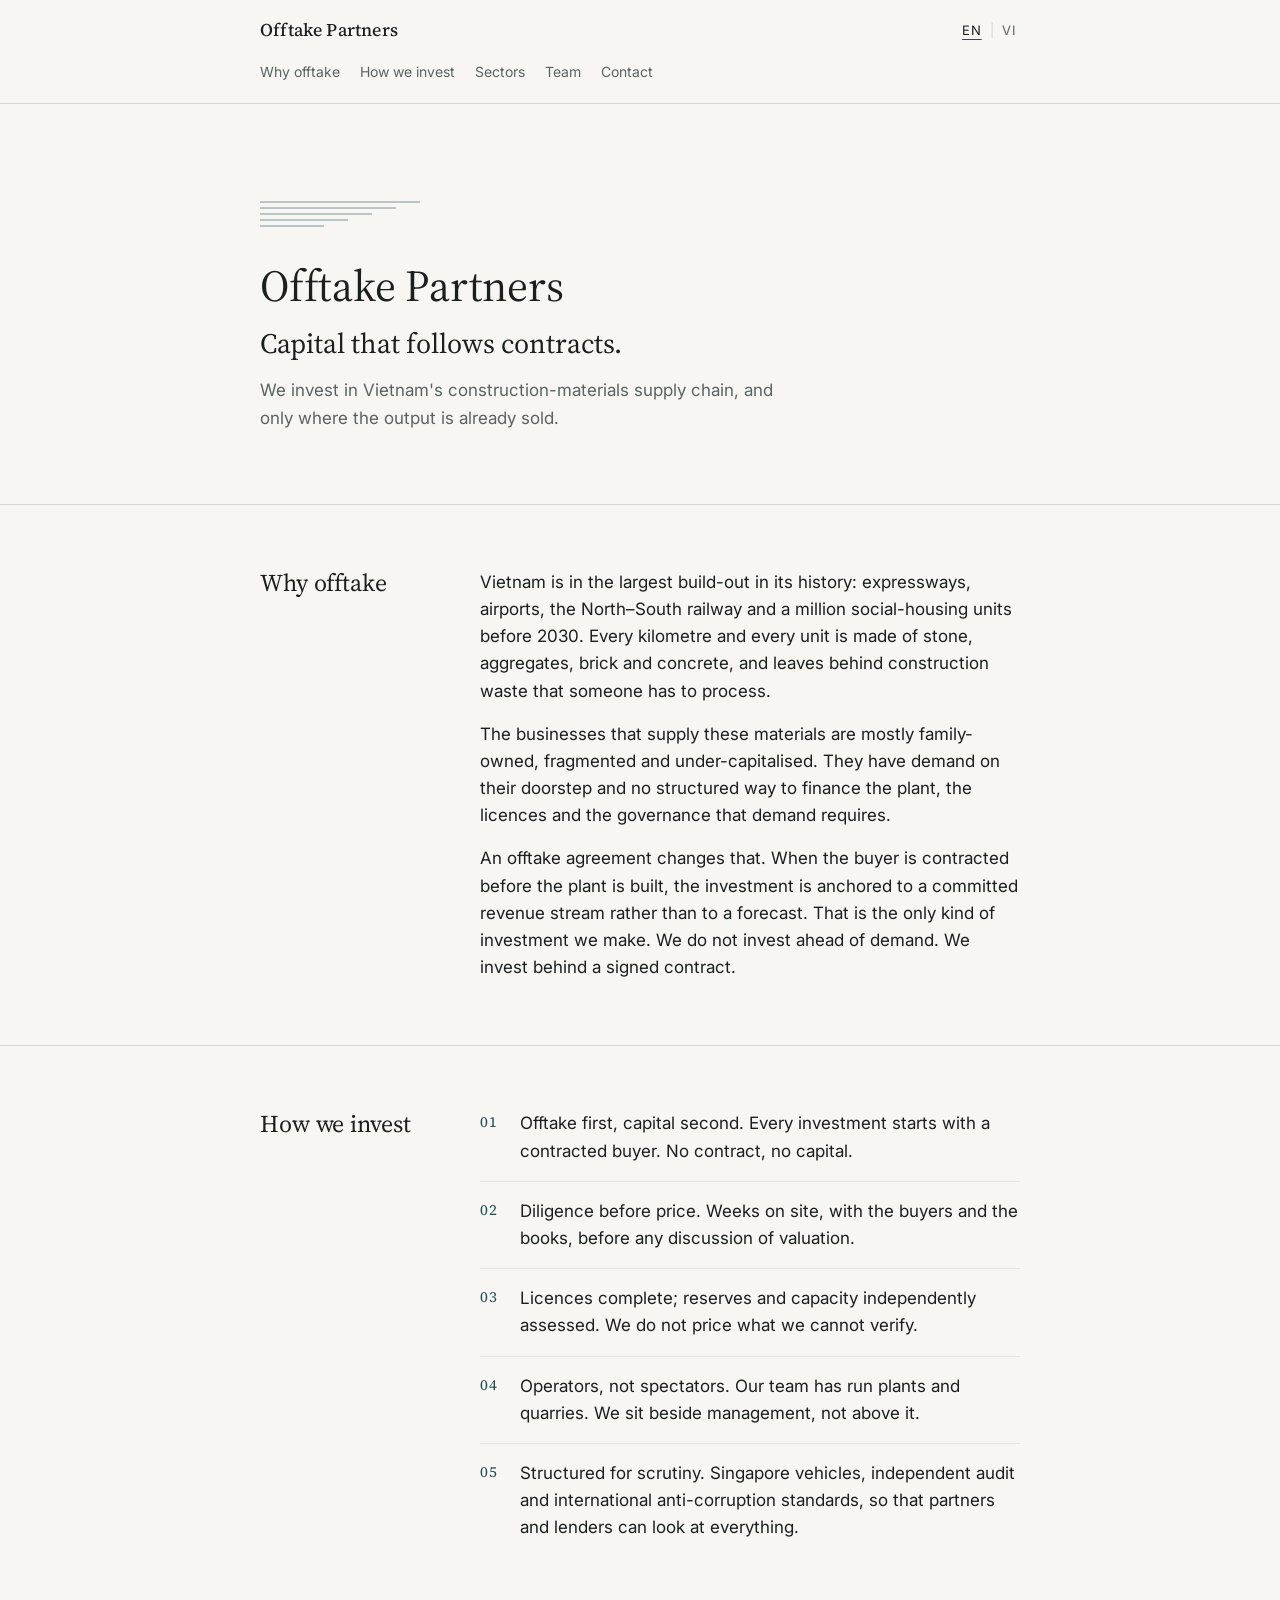
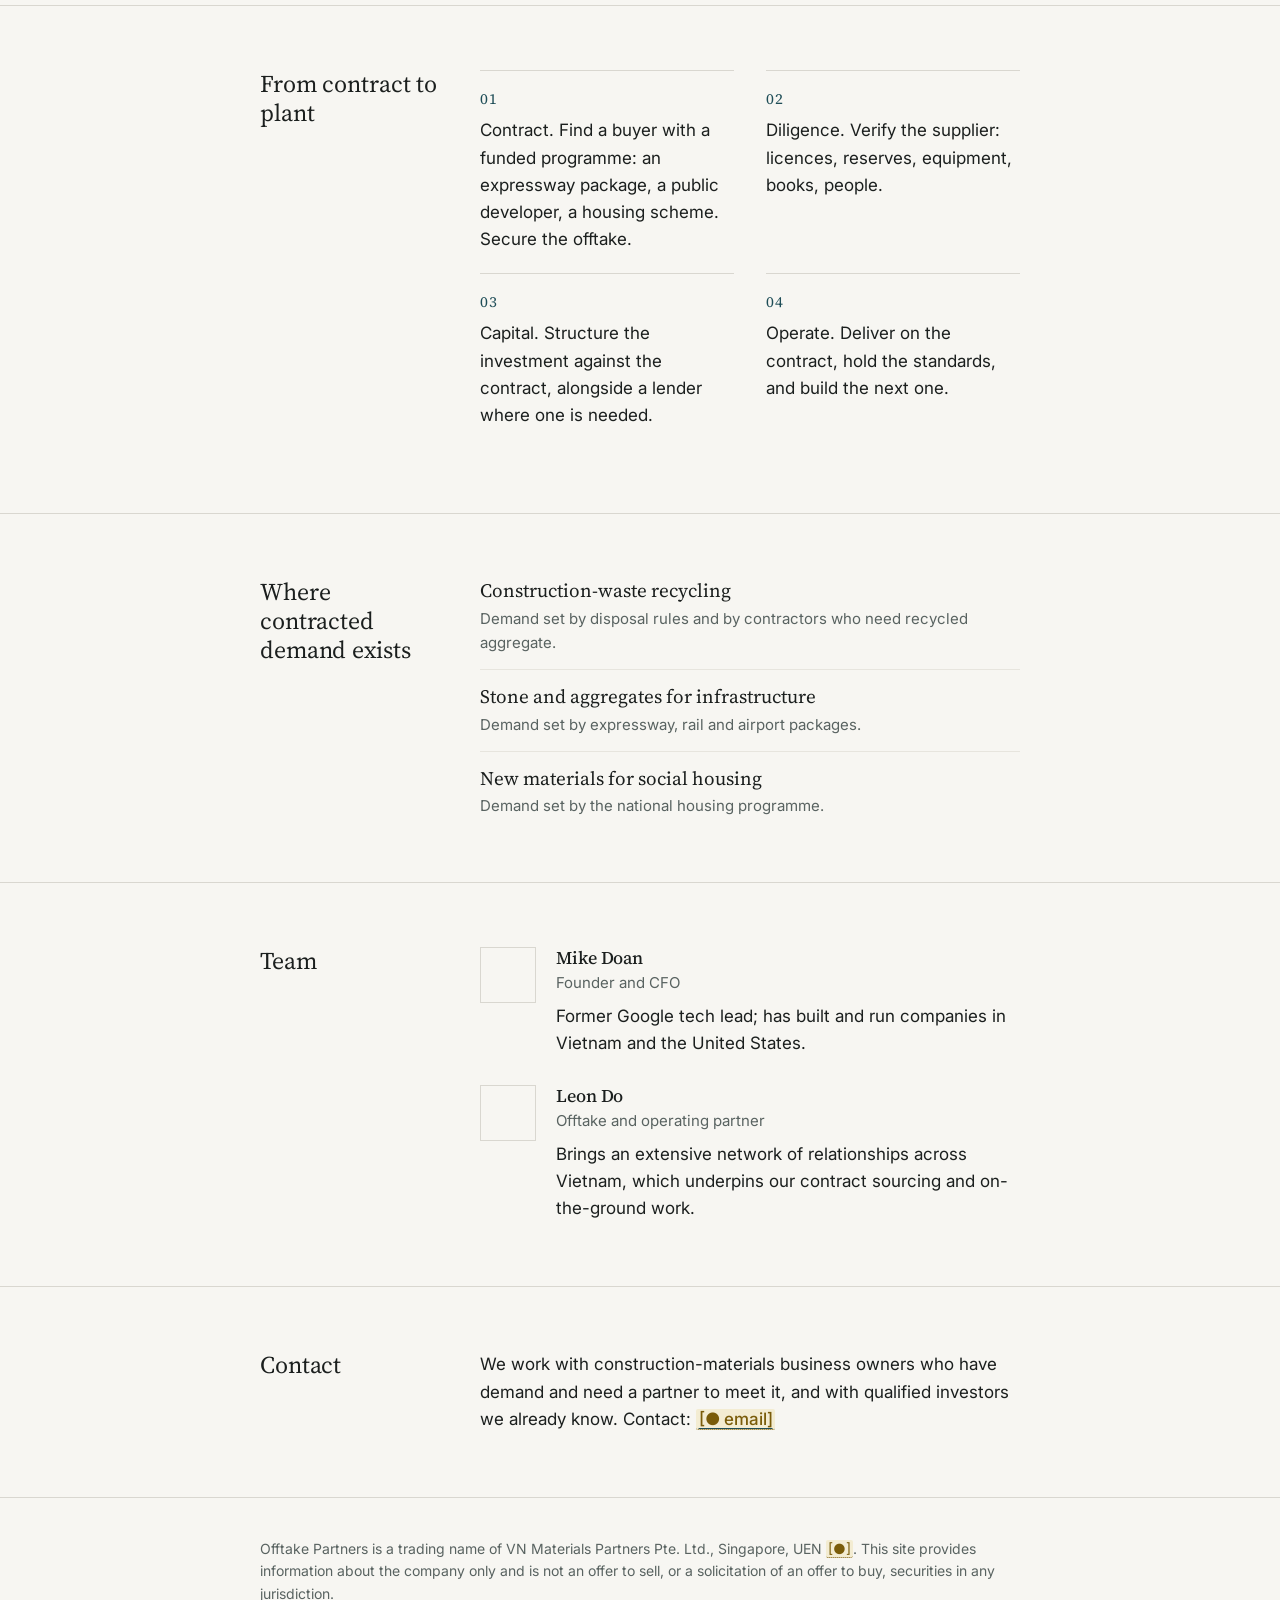
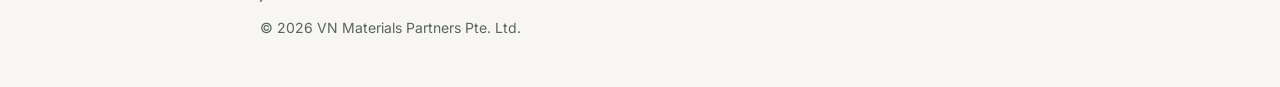
==== site/index.html @ 89f19bd4 "Offtake Partners site with GitHub Pages deploy Co-Authored-By: Claude Fable 5.1 <noreply@anthropic.c" ====
<!doctype html>
<html lang="en">
<head>
  <meta charset="utf-8">
  <meta name="viewport" content="width=device-width, initial-scale=1">
  <title>Offtake Partners · Capital that follows contracts.</title>
  <meta name="description" content="Capital that follows contracts. We invest in Vietnam's construction-materials supply chain, and only where the output is already sold.">
  <meta name="color-scheme" content="light dark">
  <meta name="theme-color" content="#f7f6f2" media="(prefers-color-scheme: light)">
  <meta name="theme-color" content="#121614" media="(prefers-color-scheme: dark)">

  <link rel="canonical" href="https://offtakepartners.com/">
  <link rel="alternate" hreflang="en" href="https://offtakepartners.com/">
  <link rel="alternate" hreflang="vi" href="https://offtakepartners.com/?lang=vi">
  <link rel="alternate" hreflang="x-default" href="https://offtakepartners.com/">

  <meta property="og:type" content="website">
  <meta property="og:site_name" content="Offtake Partners">
  <meta property="og:title" content="Offtake Partners">
  <meta property="og:description" content="Capital that follows contracts. We invest in Vietnam's construction-materials supply chain, and only where the output is already sold.">
  <meta property="og:url" content="https://offtakepartners.com/">
  <meta property="og:image" content="https://offtakepartners.com/og.png">
  <meta property="og:image:width" content="1200">
  <meta property="og:image:height" content="630">
  <meta property="og:locale" content="en_SG">
  <meta property="og:locale:alternate" content="vi_VN">
  <meta name="twitter:card" content="summary_large_image">

  <link rel="icon" href="favicon.svg" type="image/svg+xml">
  <link rel="preconnect" href="https://fonts.googleapis.com">
  <link rel="preconnect" href="https://fonts.gstatic.com" crossorigin>
  <link rel="preload" as="style" href="https://fonts.googleapis.com/css2?family=Source+Serif+4:opsz,wght@8..60,400;8..60,500&family=Inter:wght@400;500&display=swap">
  <link rel="stylesheet" href="https://fonts.googleapis.com/css2?family=Source+Serif+4:opsz,wght@8..60,400;8..60,500&family=Inter:wght@400;500&display=swap" media="print" onload="this.media='all'">
  <noscript><link rel="stylesheet" href="https://fonts.googleapis.com/css2?family=Source+Serif+4:opsz,wght@8..60,400;8..60,500&family=Inter:wght@400;500&display=swap"></noscript>
  <link rel="stylesheet" href="styles.css">
</head>
<body>
  <a class="skip" href="#main" data-i18n="skip">Skip to content</a>

  <header class="site-header">
    <div class="wrap header-row">
      <a class="brand" href="#top">Offtake Partners</a>
      <nav class="nav" aria-label="Primary">
        <ul>
          <li><a href="#why" data-i18n="nav.why">Why offtake</a></li>
          <li><a href="#how" data-i18n="nav.how">How we invest</a></li>
          <li><a href="#sectors" data-i18n="nav.sectors">Sectors</a></li>
          <li><a href="#team" data-i18n="nav.team">Team</a></li>
          <li><a href="#contact" data-i18n="nav.contact">Contact</a></li>
        </ul>
      </nav>
      <div class="lang" role="group" aria-label="Language" data-i18n-attr="aria-label:lang.label">
        <button type="button" class="lang-btn" data-lang="en" lang="en" aria-pressed="true">EN</button>
        <span class="lang-sep" aria-hidden="true">|</span>
        <button type="button" class="lang-btn" data-lang="vi" lang="vi" aria-pressed="false">VI</button>
      </div>
    </div>
  </header>

  <main id="main" tabindex="-1">
    <section class="hero" id="top">
      <div class="wrap">
        <svg class="strata" viewBox="0 0 320 56" aria-hidden="true" focusable="false">
          <line x1="0" y1="4" x2="320" y2="4"/>
          <line x1="0" y1="16" x2="272" y2="16"/>
          <line x1="0" y1="28" x2="224" y2="28"/>
          <line x1="0" y1="40" x2="176" y2="40"/>
          <line x1="0" y1="52" x2="128" y2="52"/>
        </svg>
        <h1>Offtake Partners</h1>
        <p class="lede" data-i18n="hero.tagline">Capital that follows contracts.</p>
        <p class="hero-sub" data-i18n="hero.sub">We invest in Vietnam's construction-materials supply chain, and only where the output is already sold.</p>
      </div>
    </section>

    <section class="section" id="why" aria-labelledby="why-h">
      <div class="wrap">
        <h2 id="why-h" data-i18n="why.h">Why offtake</h2>
        <div class="prose">
          <p data-i18n="why.1">Vietnam is in the largest build-out in its history: expressways, airports, the North–South railway and a million social-housing units before 2030. Every kilometre and every unit is made of stone, aggregates, brick and concrete, and leaves behind construction waste that someone has to process.</p>
          <p data-i18n="why.2">The businesses that supply these materials are mostly family-owned, fragmented and under-capitalised. They have demand on their doorstep and no structured way to finance the plant, the licences and the governance that demand requires.</p>
          <p data-i18n="why.3">An offtake agreement changes that. When the buyer is contracted before the plant is built, the investment is anchored to a committed revenue stream rather than to a forecast. That is the only kind of investment we make. We do not invest ahead of demand. We invest behind a signed contract.</p>
        </div>
      </div>
    </section>

    <section class="section" id="how" aria-labelledby="how-h">
      <div class="wrap">
        <h2 id="how-h" data-i18n="how.h">How we invest</h2>
        <ol class="principles">
          <li data-i18n="how.1">Offtake first, capital second. Every investment starts with a contracted buyer. No contract, no capital.</li>
          <li data-i18n="how.2">Diligence before price. Weeks on site, with the buyers and the books, before any discussion of valuation.</li>
          <li data-i18n="how.3">Licences complete; reserves and capacity independently assessed. We do not price what we cannot verify.</li>
          <li data-i18n="how.4">Operators, not spectators. Our team has run plants and quarries. We sit beside management, not above it.</li>
          <li data-i18n="how.5">Structured for scrutiny. Singapore vehicles, independent audit and international anti-corruption standards, so that partners and lenders can look at everything.</li>
        </ol>
      </div>
    </section>

    <section class="section" id="process" aria-labelledby="process-h">
      <div class="wrap">
        <h2 id="process-h" data-i18n="process.h">From contract to plant</h2>
        <ol class="steps">
          <li data-i18n="process.1">Contract. Find a buyer with a funded programme: an expressway package, a public developer, a housing scheme. Secure the offtake.</li>
          <li data-i18n="process.2">Diligence. Verify the supplier: licences, reserves, equipment, books, people.</li>
          <li data-i18n="process.3">Capital. Structure the investment against the contract, alongside a lender where one is needed.</li>
          <li data-i18n="process.4">Operate. Deliver on the contract, hold the standards, and build the next one.</li>
        </ol>
      </div>
    </section>

    <section class="section" id="sectors" aria-labelledby="sectors-h">
      <div class="wrap">
        <h2 id="sectors-h" data-i18n="sectors.h">Where contracted demand exists</h2>
        <ul class="sectors">
          <li><span class="sector-name" data-i18n="sectors.1">Construction-waste recycling</span><span class="sector-note" data-i18n="sectors.1.note">Demand set by disposal rules and by contractors who need recycled aggregate.</span></li>
          <li><span class="sector-name" data-i18n="sectors.2">Stone and aggregates for infrastructure</span><span class="sector-note" data-i18n="sectors.2.note">Demand set by expressway, rail and airport packages.</span></li>
          <li><span class="sector-name" data-i18n="sectors.3">New materials for social housing</span><span class="sector-note" data-i18n="sectors.3.note">Demand set by the national housing programme.</span></li>
        </ul>
      </div>
    </section>

    <section class="section" id="team" aria-labelledby="team-h">
      <div class="wrap">
        <h2 id="team-h" data-i18n="team.h">Team</h2>
        <ul class="team">
          <li class="person">
            <div class="avatar" aria-hidden="true"></div>
            <div class="person-body">
              <h3 data-i18n="team.1.name">Mike Doan</h3>
              <p class="role" data-i18n="team.1.role">Founder and CFO</p>
              <p data-i18n="team.1.bio">Former Google tech lead; has built and run companies in Vietnam and the United States.</p>
            </div>
          </li>
          <li class="person">
            <div class="avatar" aria-hidden="true"></div>
            <div class="person-body">
              <h3 data-i18n="team.2.name">Leon Do</h3>
              <p class="role" data-i18n="team.2.role">Offtake and operating partner</p>
              <p data-i18n="team.2.bio">Brings an extensive network of relationships across Vietnam, which underpins our contract sourcing and on-the-ground work.</p>
            </div>
          </li>
        </ul>
      </div>
    </section>

    <section class="section" id="contact" aria-labelledby="contact-h">
      <div class="wrap">
        <h2 id="contact-h" data-i18n="contact.h">Contact</h2>
        <p><span data-i18n="contact.p">We work with construction-materials business owners who have demand and need a partner to meet it, and with qualified investors we already know.</span> <span data-i18n="contact.label">Contact:</span> <a class="mail" href="mailto:[●]"><span class="todo" data-i18n="contact.email">[● email]</span></a></p>
      </div>
    </section>
  </main>

  <footer class="site-footer">
    <div class="wrap">
      <p class="disclaimer"><span data-i18n="footer.a">Offtake Partners is a trading name of VN Materials Partners Pte. Ltd., Singapore, UEN</span> <span class="todo">[●]</span><span data-i18n="footer.b">. This site provides information about the company only and is not an offer to sell, or a solicitation of an offer to buy, securities in any jurisdiction.</span></p>
      <p class="copyright">© 2026 VN Materials Partners Pte. Ltd.</p>
    </div>
  </footer>

  <script src="app.js"></script>
</body>
</html>
---- site/styles.css ----
/* Offtake Partners — styles */

:root {
  --bg: #f7f6f2;
  --fg: #1b1f1e;
  --muted: #596361;
  --accent: #1e4d57;
  --rule: #d9d7d0;
  --rule-soft: #e7e5de;
  --todo: #7a5c0a;
  --todo-bg: #f3ecd2;
  --focus: #1e4d57;

  --serif: "Source Serif 4", Georgia, "Times New Roman", serif;
  --sans: Inter, -apple-system, BlinkMacSystemFont, "Segoe UI", Roboto, Helvetica, Arial, sans-serif;

  --measure: 760px;
  --gutter: 16px;
}

@media (prefers-color-scheme: dark) {
  :root {
    --bg: #121614;
    --fg: #e7e5df;
    --muted: #a3a9a6;
    --accent: #8ec3cb;
    --rule: #2a302e;
    --rule-soft: #1f2523;
    --todo: #d9b45b;
    --todo-bg: #1f1d14;
    --focus: #8ec3cb;
  }
}

*, *::before, *::after { box-sizing: border-box; }

html {
  -webkit-text-size-adjust: 100%;
  scroll-behavior: smooth;
}

body {
  margin: 0;
  background: var(--bg);
  color: var(--fg);
  font-family: var(--sans);
  font-size: 1.0625rem;
  line-height: 1.6;
  -webkit-font-smoothing: antialiased;
  animation: fade 0.5s ease-out both;
}

@keyframes fade {
  from { opacity: 0; }
  to { opacity: 1; }
}

@media (prefers-reduced-motion: reduce) {
  html { scroll-behavior: auto; }
  body { animation: none; }
}

.wrap {
  width: 100%;
  max-width: calc(var(--measure) + var(--gutter) * 2);
  margin: 0 auto;
  padding-left: var(--gutter);
  padding-right: var(--gutter);
}

/* Links & focus */
a { color: var(--accent); text-decoration-thickness: 1px; text-underline-offset: 0.15em; }
a:hover { text-decoration-thickness: 2px; }

:focus-visible {
  outline: 2px solid var(--focus);
  outline-offset: 3px;
  border-radius: 2px;
}

.skip {
  position: absolute;
  left: var(--gutter);
  top: -100px;
  padding: 0.5rem 0.75rem;
  background: var(--bg);
  color: var(--fg);
  border: 1px solid var(--rule);
  z-index: 10;
}
.skip:focus { top: var(--gutter); }

/* Header */
.site-header {
  border-bottom: 1px solid var(--rule);
}

.header-row {
  display: flex;
  flex-wrap: wrap;
  align-items: center;
  gap: 0.5rem 1.25rem;
  padding-top: 1rem;
  padding-bottom: 1rem;
}

.brand {
  font-family: var(--serif);
  font-weight: 500;
  font-size: 1.125rem;
  letter-spacing: 0.01em;
  color: var(--fg);
  text-decoration: none;
  margin-right: auto;
}

.lang {
  display: flex;
  align-items: center;
  gap: 0.25rem;
  margin-left: auto;
  font-size: 0.8125rem;
  letter-spacing: 0.06em;
}

.lang-btn {
  appearance: none;
  background: none;
  border: 0;
  padding: 0.25rem 0.25rem;
  font: inherit;
  letter-spacing: inherit;
  color: var(--muted);
  cursor: pointer;
}
.lang-btn[aria-pressed="true"] {
  color: var(--fg);
  text-decoration: underline;
  text-underline-offset: 0.3em;
  text-decoration-color: var(--accent);
}
.lang-sep { color: var(--rule); }

.nav {
  flex-basis: 100%;
  order: 3;
}
.nav ul {
  list-style: none;
  margin: 0;
  padding: 0;
  display: flex;
  flex-wrap: wrap;
  gap: 0.25rem 1.25rem;
  font-size: 0.875rem;
}
.nav a {
  color: var(--muted);
  text-decoration: none;
  display: inline-block;
  padding: 0.25rem 0;
}
.nav a:hover { color: var(--fg); }

.nav ul { padding-top: 0.25rem; }

/* Type */
h1, h2, h3 {
  font-family: var(--serif);
  font-weight: 400;
  line-height: 1.2;
  margin: 0;
  letter-spacing: -0.005em;
}

h1 {
  font-size: clamp(2rem, 5vw, 2.75rem);
  margin-bottom: 0.75rem;
}

h2 {
  font-size: 1.5rem;
  margin-bottom: 1.25rem;
}

h3 {
  font-size: 1.125rem;
  font-weight: 500;
}

p { margin: 0 0 1rem; }
p:last-child { margin-bottom: 0; }

/* Hero */
.hero {
  padding: clamp(3rem, 9vw, 6rem) 0 clamp(2.5rem, 7vw, 4.5rem);
}

.strata {
  display: block;
  width: 160px;
  height: 28px;
  margin-bottom: 2rem;
  stroke: var(--accent);
  stroke-width: 1.5;
  opacity: 0.75;
}

.lede {
  font-family: var(--serif);
  font-size: clamp(1.375rem, 3vw, 1.75rem);
  line-height: 1.3;
  color: var(--fg);
  max-width: 30ch;
  margin-bottom: 1rem;
}

.hero-sub {
  color: var(--muted);
  max-width: 48ch;
  font-size: 1.0625rem;
}

/* Sections */
.section {
  padding: clamp(2.5rem, 6vw, 4rem) 0;
  border-top: 1px solid var(--rule);
}

.section .wrap {
  display: grid;
  gap: 0.25rem 2.5rem;
}

@media (min-width: 720px) {
  .section .wrap {
    grid-template-columns: 180px 1fr;
  }
  .section h2 { margin-bottom: 0; }
}

/* Principles */
.principles {
  list-style: none;
  margin: 0;
  padding: 0;
  counter-reset: principle;
}

.principles li {
  counter-increment: principle;
  position: relative;
  padding: 1rem 0 1rem 2.5rem;
  border-top: 1px solid var(--rule-soft);
}
.principles li:first-child { border-top: 0; padding-top: 0; }
.principles li:last-child { padding-bottom: 0; }

.principles li::before {
  content: counter(principle, decimal-leading-zero);
  position: absolute;
  left: 0;
  top: 1rem;
  font-family: var(--serif);
  font-size: 0.9375rem;
  color: var(--accent);
  letter-spacing: 0.04em;
  line-height: 1.6;
}
.principles li:first-child::before { top: 0; }

/* Thesis prose */
.prose p { max-width: 62ch; }
.prose p + p { margin-top: 1rem; }

/* Steps: from contract to plant */
.steps {
  list-style: none;
  margin: 0;
  padding: 0;
  counter-reset: step;
  display: grid;
  gap: 0 2rem;
}

.steps li {
  counter-increment: step;
  padding: 1rem 0 1.25rem;
  border-top: 1px solid var(--rule-soft);
}

.steps li::before {
  content: counter(step, decimal-leading-zero);
  display: block;
  font-family: var(--serif);
  font-size: 0.9375rem;
  color: var(--accent);
  letter-spacing: 0.04em;
  margin-bottom: 0.375rem;
}

@media (min-width: 720px) {
  .steps { grid-template-columns: 1fr 1fr; }
  .steps li { border-top: 1px solid var(--rule); }
}

/* Sectors */
.sectors {
  list-style: none;
  margin: 0;
  padding: 0;
}

.sectors li {
  padding: 0.875rem 0;
  border-top: 1px solid var(--rule-soft);
}
.sectors li:first-child { border-top: 0; padding-top: 0; }
.sectors li:last-child { padding-bottom: 0; }

.sector-name {
  display: block;
  font-family: var(--serif);
  font-size: 1.1875rem;
  line-height: 1.3;
}

.sector-note {
  display: block;
  margin-top: 0.25rem;
  color: var(--muted);
  font-size: 0.9375rem;
}

/* Team */
.team {
  list-style: none;
  margin: 0;
  padding: 0;
  display: grid;
  gap: 1.75rem;
}

.person {
  display: grid;
  grid-template-columns: 56px 1fr;
  gap: 1.25rem;
  align-items: start;
}

.avatar {
  width: 56px;
  height: 56px;
  border: 1px solid var(--rule);
  background: transparent;
  overflow: hidden;
}
.avatar img {
  display: block;
  width: 100%;
  height: 100%;
  object-fit: cover;
}

.person h3 { margin-bottom: 0.125rem; }

.role {
  color: var(--muted);
  font-size: 0.9375rem;
  margin-bottom: 0.5rem;
}

/* Contact */
.mail { font-weight: 500; }

/* Placeholders to fill in later */
.todo {
  color: var(--todo);
  background: var(--todo-bg);
  border-bottom: 1px dotted var(--todo);
  padding: 0 0.15em;
  border-radius: 2px;
}

/* Footer */
.site-footer {
  border-top: 1px solid var(--rule);
  padding: 2.5rem 0 3rem;
  color: var(--muted);
  font-size: 0.875rem;
  line-height: 1.6;
}

.disclaimer { margin-bottom: 0.75rem; }
.copyright { margin: 0; }
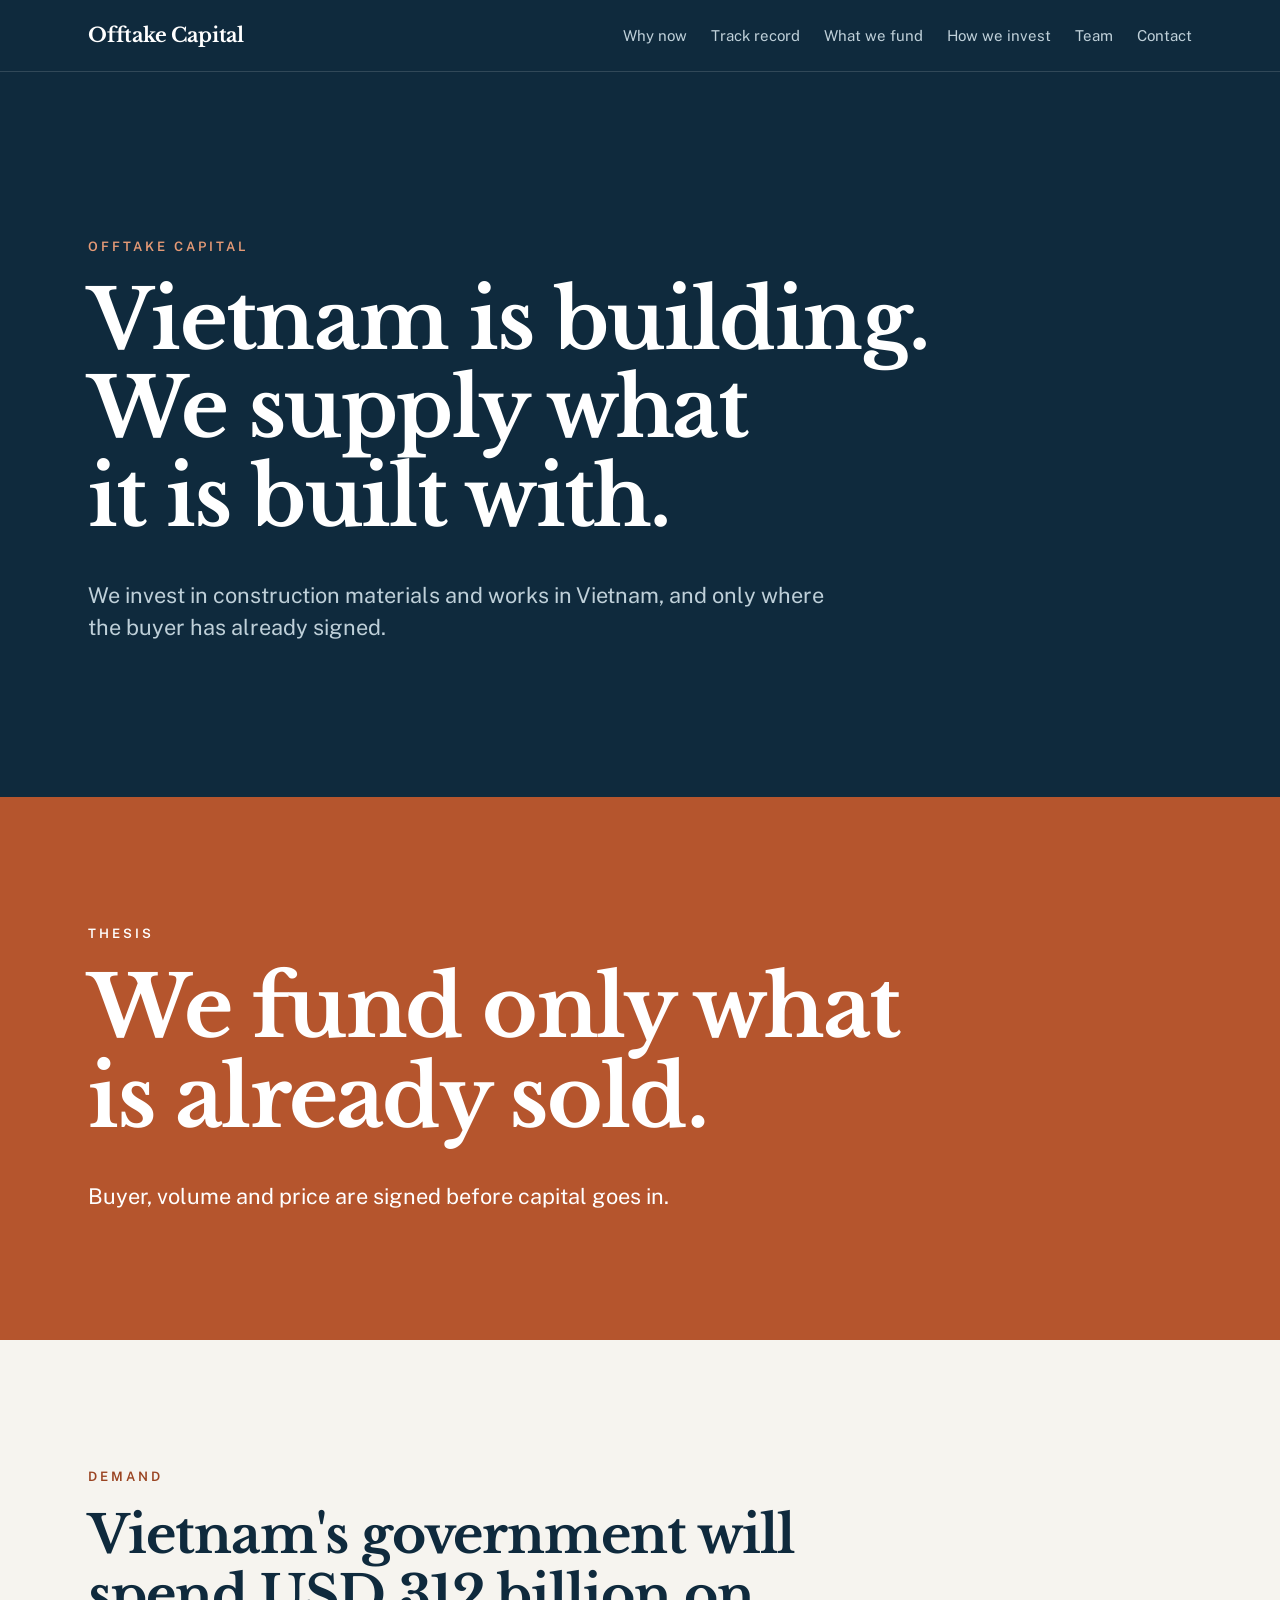
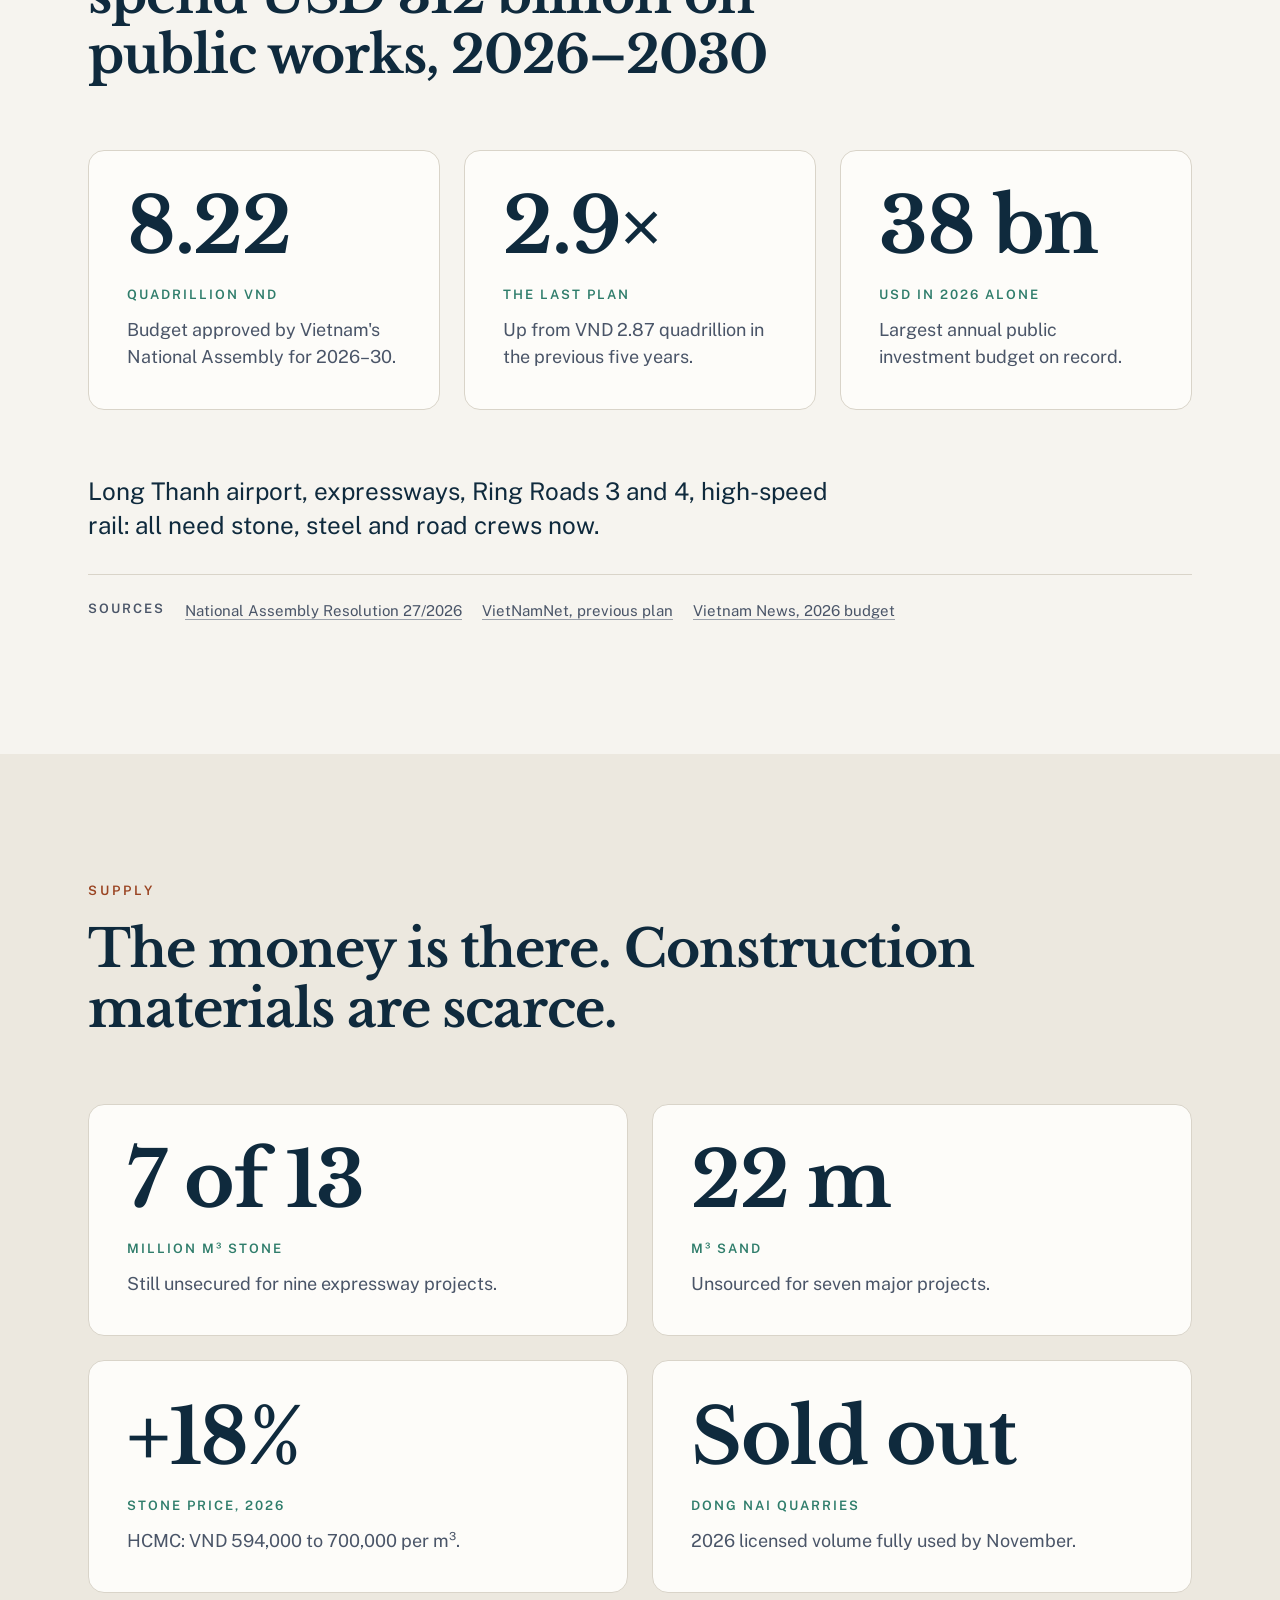
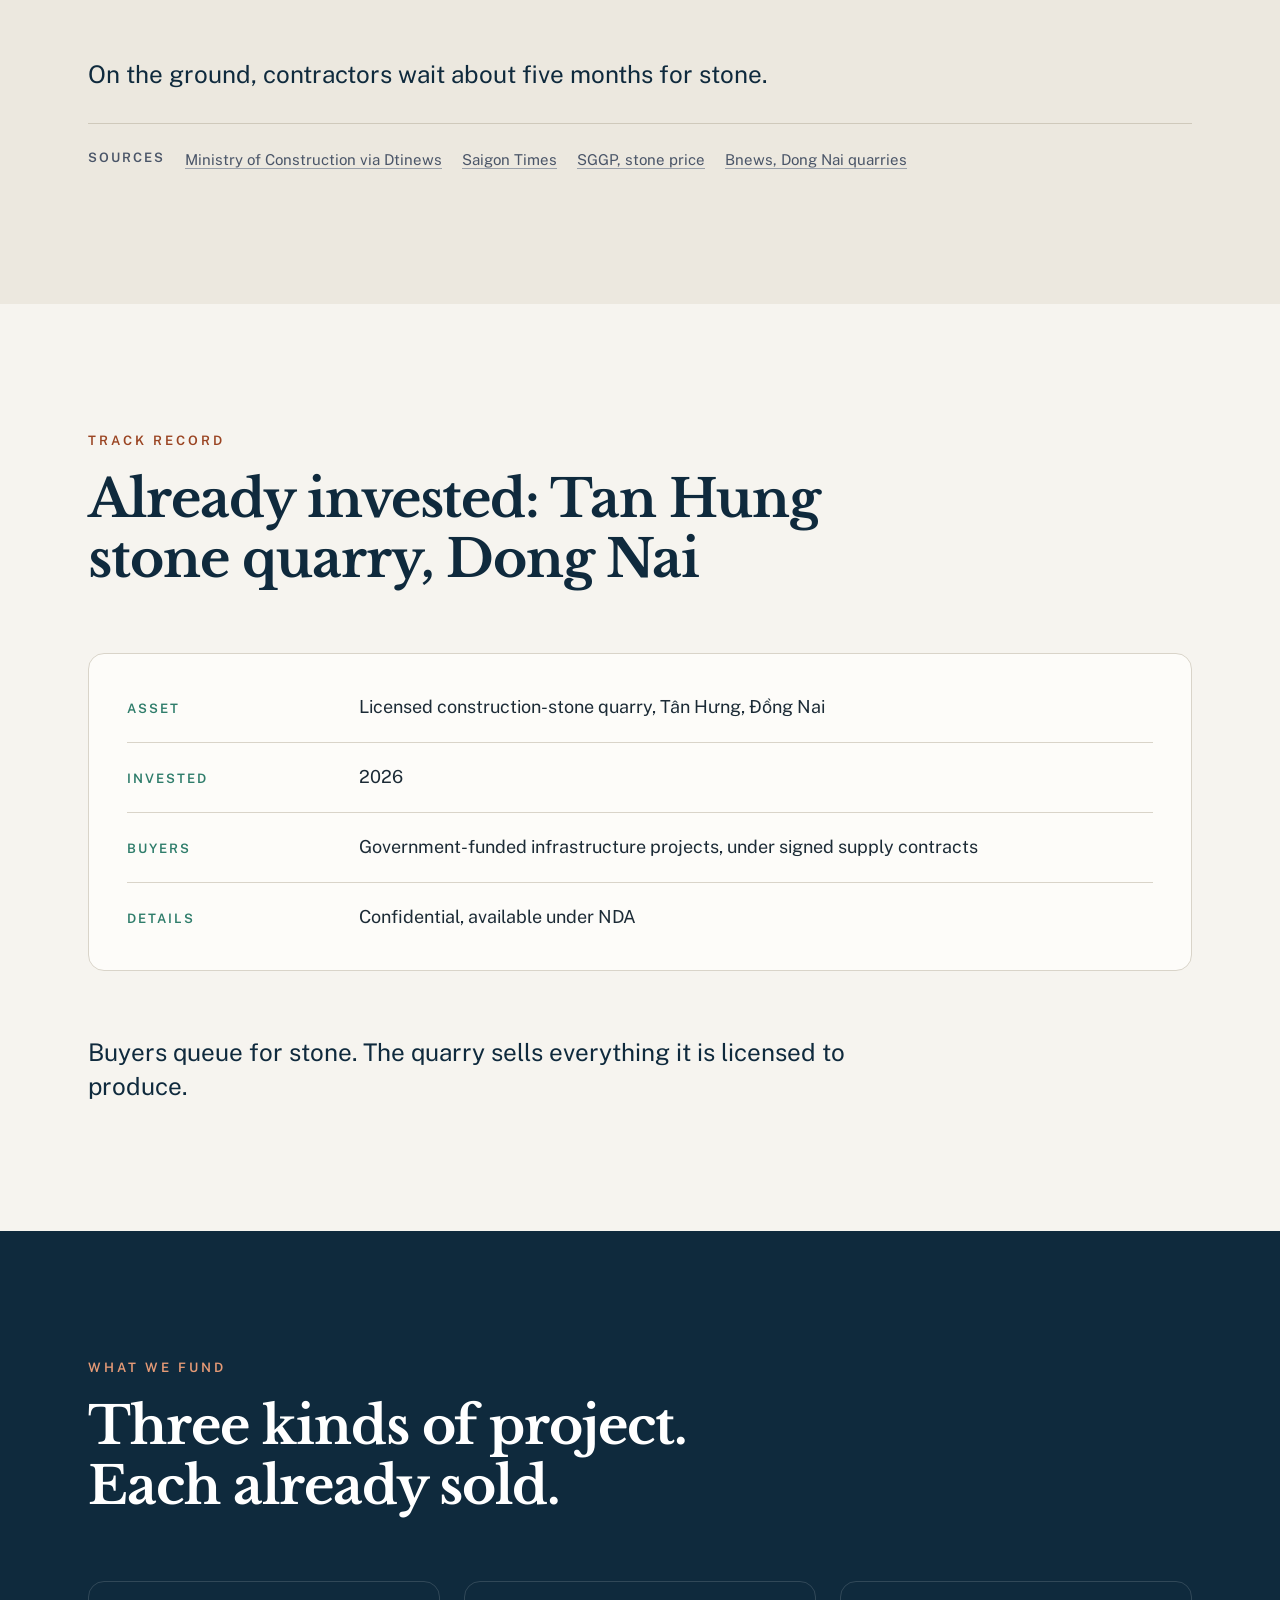
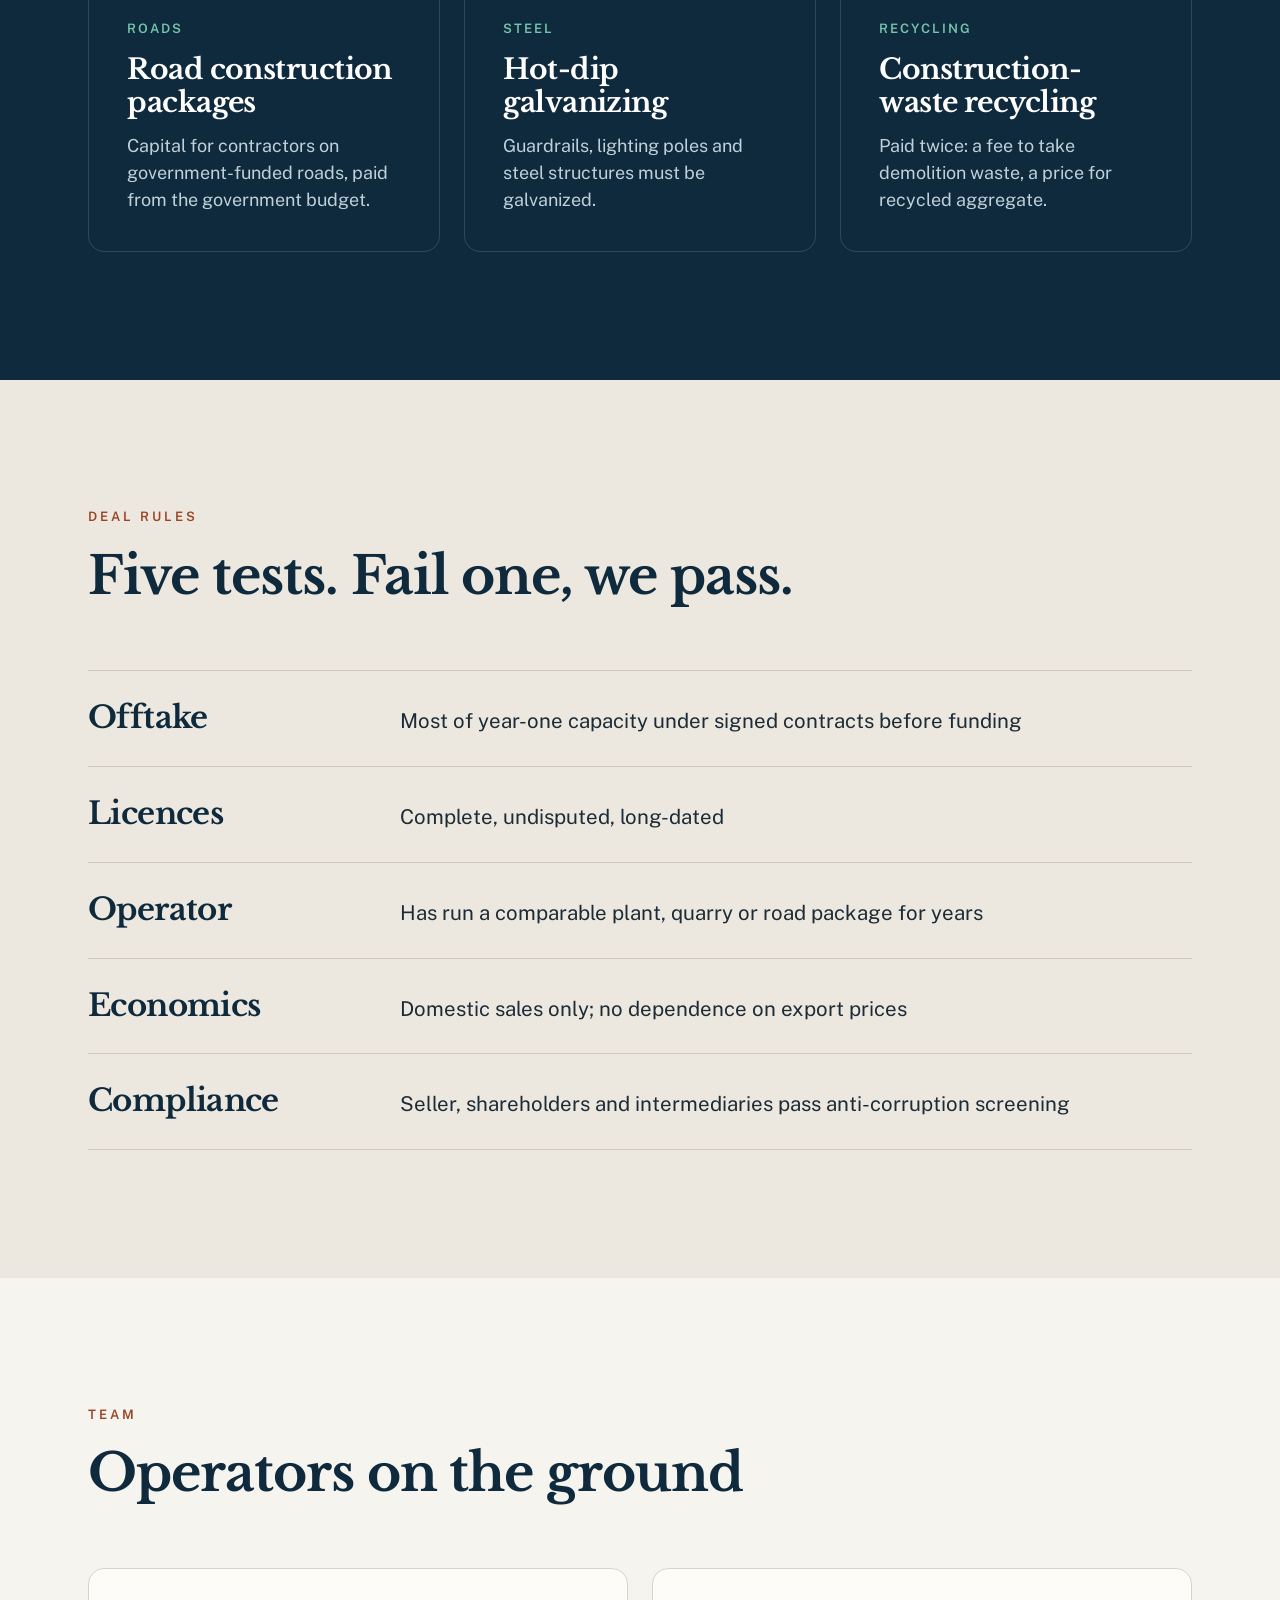
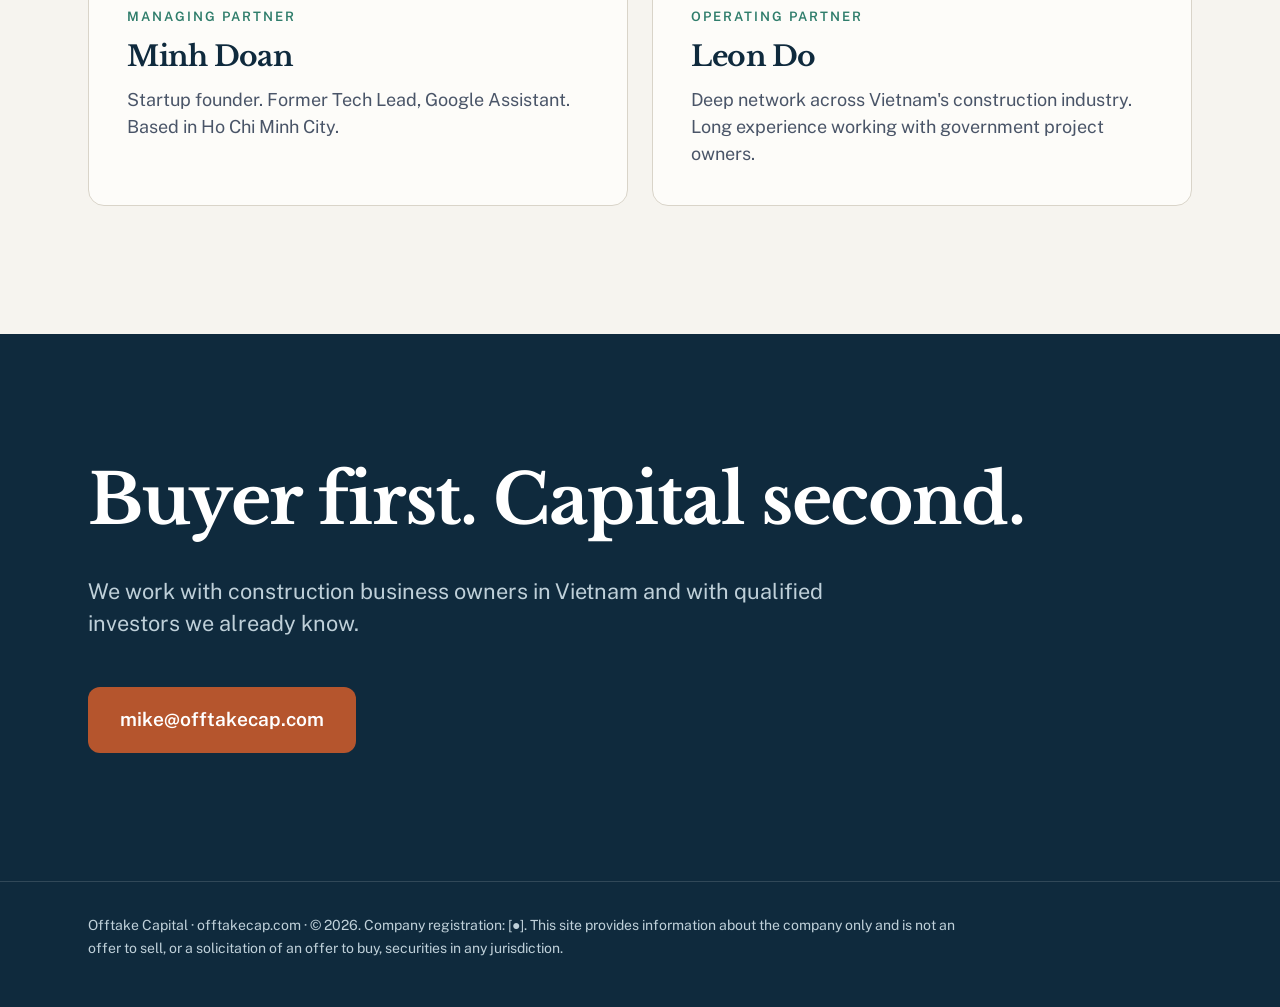
==== commit 29846aa3: "Rewrite site as Offtake Capital Rebrand the single page from Offtake Partners to Offtake Capital wit" ====
--- a/site/index.html
+++ b/site/index.html
@@ -3,162 +3,226 @@
 <head>
   <meta charset="utf-8">
   <meta name="viewport" content="width=device-width, initial-scale=1">
-  <title>Offtake Partners · Capital that follows contracts.</title>
-  <meta name="description" content="Capital that follows contracts. We invest in Vietnam's construction-materials supply chain, and only where the output is already sold.">
-  <meta name="color-scheme" content="light dark">
-  <meta name="theme-color" content="#f7f6f2" media="(prefers-color-scheme: light)">
-  <meta name="theme-color" content="#121614" media="(prefers-color-scheme: dark)">
-
-  <link rel="canonical" href="https://offtakepartners.com/">
-  <link rel="alternate" hreflang="en" href="https://offtakepartners.com/">
-  <link rel="alternate" hreflang="vi" href="https://offtakepartners.com/?lang=vi">
-  <link rel="alternate" hreflang="x-default" href="https://offtakepartners.com/">
+  <title>Offtake Capital — Vietnam construction materials, already sold</title>
+  <meta name="description" content="Offtake Capital invests in Vietnam's construction supply chain, only where the buyer has already signed.">
+  <meta name="theme-color" content="#0F2A3D">
+
+  <link rel="canonical" href="https://offtakecap.com/">
 
   <meta property="og:type" content="website">
-  <meta property="og:site_name" content="Offtake Partners">
-  <meta property="og:title" content="Offtake Partners">
-  <meta property="og:description" content="Capital that follows contracts. We invest in Vietnam's construction-materials supply chain, and only where the output is already sold.">
-  <meta property="og:url" content="https://offtakepartners.com/">
-  <meta property="og:image" content="https://offtakepartners.com/og.png">
+  <meta property="og:site_name" content="Offtake Capital">
+  <meta property="og:title" content="Offtake Capital — Vietnam construction materials, already sold">
+  <meta property="og:description" content="Offtake Capital invests in Vietnam's construction supply chain, only where the buyer has already signed.">
+  <meta property="og:url" content="https://offtakecap.com/">
+  <meta property="og:image" content="https://offtakecap.com/og.png">
   <meta property="og:image:width" content="1200">
   <meta property="og:image:height" content="630">
-  <meta property="og:locale" content="en_SG">
-  <meta property="og:locale:alternate" content="vi_VN">
+  <meta property="og:locale" content="en_US">
   <meta name="twitter:card" content="summary_large_image">
+  <meta name="twitter:title" content="Offtake Capital — Vietnam construction materials, already sold">
+  <meta name="twitter:description" content="Offtake Capital invests in Vietnam's construction supply chain, only where the buyer has already signed.">
+  <meta name="twitter:image" content="https://offtakecap.com/og.png">
 
   <link rel="icon" href="favicon.svg" type="image/svg+xml">
   <link rel="preconnect" href="https://fonts.googleapis.com">
   <link rel="preconnect" href="https://fonts.gstatic.com" crossorigin>
-  <link rel="preload" as="style" href="https://fonts.googleapis.com/css2?family=Source+Serif+4:opsz,wght@8..60,400;8..60,500&family=Inter:wght@400;500&display=swap">
-  <link rel="stylesheet" href="https://fonts.googleapis.com/css2?family=Source+Serif+4:opsz,wght@8..60,400;8..60,500&family=Inter:wght@400;500&display=swap" media="print" onload="this.media='all'">
-  <noscript><link rel="stylesheet" href="https://fonts.googleapis.com/css2?family=Source+Serif+4:opsz,wght@8..60,400;8..60,500&family=Inter:wght@400;500&display=swap"></noscript>
+  <link rel="stylesheet" href="https://fonts.googleapis.com/css2?family=Libre+Baskerville:wght@700&family=Public+Sans:wght@400;600&display=swap">
   <link rel="stylesheet" href="styles.css">
 </head>
 <body>
-  <a class="skip" href="#main" data-i18n="skip">Skip to content</a>
+  <a class="skip" href="#main">Skip to content</a>
 
   <header class="site-header">
     <div class="wrap header-row">
-      <a class="brand" href="#top">Offtake Partners</a>
-      <nav class="nav" aria-label="Primary">
-        <ul>
-          <li><a href="#why" data-i18n="nav.why">Why offtake</a></li>
-          <li><a href="#how" data-i18n="nav.how">How we invest</a></li>
-          <li><a href="#sectors" data-i18n="nav.sectors">Sectors</a></li>
-          <li><a href="#team" data-i18n="nav.team">Team</a></li>
-          <li><a href="#contact" data-i18n="nav.contact">Contact</a></li>
+      <a class="brand" href="#top">Offtake Capital</a>
+      <nav aria-label="Primary">
+        <ul class="nav">
+          <li><a href="#why-now">Why now</a></li>
+          <li><a href="#track-record">Track record</a></li>
+          <li><a href="#what-we-fund">What we fund</a></li>
+          <li><a href="#how-we-invest">How we invest</a></li>
+          <li><a href="#team">Team</a></li>
+          <li><a href="#contact">Contact</a></li>
         </ul>
       </nav>
-      <div class="lang" role="group" aria-label="Language" data-i18n-attr="aria-label:lang.label">
-        <button type="button" class="lang-btn" data-lang="en" lang="en" aria-pressed="true">EN</button>
-        <span class="lang-sep" aria-hidden="true">|</span>
-        <button type="button" class="lang-btn" data-lang="vi" lang="vi" aria-pressed="false">VI</button>
-      </div>
     </div>
   </header>
 
   <main id="main" tabindex="-1">
-    <section class="hero" id="top">
-      <div class="wrap">
-        <svg class="strata" viewBox="0 0 320 56" aria-hidden="true" focusable="false">
-          <line x1="0" y1="4" x2="320" y2="4"/>
-          <line x1="0" y1="16" x2="272" y2="16"/>
-          <line x1="0" y1="28" x2="224" y2="28"/>
-          <line x1="0" y1="40" x2="176" y2="40"/>
-          <line x1="0" y1="52" x2="128" y2="52"/>
-        </svg>
-        <h1>Offtake Partners</h1>
-        <p class="lede" data-i18n="hero.tagline">Capital that follows contracts.</p>
-        <p class="hero-sub" data-i18n="hero.sub">We invest in Vietnam's construction-materials supply chain, and only where the output is already sold.</p>
-      </div>
-    </section>
-
-    <section class="section" id="why" aria-labelledby="why-h">
-      <div class="wrap">
-        <h2 id="why-h" data-i18n="why.h">Why offtake</h2>
-        <div class="prose">
-          <p data-i18n="why.1">Vietnam is in the largest build-out in its history: expressways, airports, the North–South railway and a million social-housing units before 2030. Every kilometre and every unit is made of stone, aggregates, brick and concrete, and leaves behind construction waste that someone has to process.</p>
-          <p data-i18n="why.2">The businesses that supply these materials are mostly family-owned, fragmented and under-capitalised. They have demand on their doorstep and no structured way to finance the plant, the licences and the governance that demand requires.</p>
-          <p data-i18n="why.3">An offtake agreement changes that. When the buyer is contracted before the plant is built, the investment is anchored to a committed revenue stream rather than to a forecast. That is the only kind of investment we make. We do not invest ahead of demand. We invest behind a signed contract.</p>
+
+    <section class="band navy hero" id="top" aria-labelledby="hero-h">
+      <div class="wrap rise">
+        <p class="eyebrow">Offtake Capital</p>
+        <h1 id="hero-h"><span>Vietnam is building.</span> <span>We supply what it is built with.</span></h1>
+        <p class="lede">We invest in construction materials and works in Vietnam, and only where the buyer has already signed.</p>
+      </div>
+    </section>
+
+    <section class="band clay statement" id="thesis" aria-labelledby="thesis-h">
+      <div class="wrap">
+        <p class="eyebrow">Thesis</p>
+        <h2 id="thesis-h">We fund only what is already sold.</h2>
+        <p class="lede">Buyer, volume and price are signed before capital goes in.</p>
+      </div>
+    </section>
+
+    <section class="band paper" id="why-now" aria-labelledby="demand-h">
+      <div class="wrap">
+        <p class="eyebrow">Demand</p>
+        <h2 id="demand-h">Vietnam's government will spend USD 312 billion on public works, 2026–2030</h2>
+        <ul class="cards cols-3">
+          <li class="card stat">
+            <p class="num">8.22</p>
+            <p class="label">Quadrillion VND</p>
+            <p class="note">Budget approved by Vietnam's National Assembly for 2026–30.</p>
+          </li>
+          <li class="card stat">
+            <p class="num">2.9×</p>
+            <p class="label">The last plan</p>
+            <p class="note">Up from VND 2.87 quadrillion in the previous five years.</p>
+          </li>
+          <li class="card stat">
+            <p class="num">38 bn</p>
+            <p class="label">USD in 2026 alone</p>
+            <p class="note">Largest annual public investment budget on record.</p>
+          </li>
+        </ul>
+        <p class="line">Long Thanh airport, expressways, Ring Roads 3 and 4, high-speed rail: all need stone, steel and road crews now.</p>
+        <div class="sources">
+          <h3>Sources</h3>
+          <ul>
+            <li><a href="https://vietnamnews.vn/economy/1780952/national-assembly-adopts-medium-term-public-investment-plan-for-2026-30.html">National Assembly Resolution 27/2026</a></li>
+            <li><a href="https://vietnamnet.vn/en/quality-over-quantity-vietnam-shifts-to-fewer-but-bigger-development-projects-2507426.html">VietNamNet, previous plan</a></li>
+            <li><a href="https://vietnamnews.vn/economy/1797959/unlocking-more-than-38-billion-in-public-investment-to-drive-growth.html">Vietnam News, 2026 budget</a></li>
+          </ul>
         </div>
       </div>
     </section>
 
-    <section class="section" id="how" aria-labelledby="how-h">
-      <div class="wrap">
-        <h2 id="how-h" data-i18n="how.h">How we invest</h2>
-        <ol class="principles">
-          <li data-i18n="how.1">Offtake first, capital second. Every investment starts with a contracted buyer. No contract, no capital.</li>
-          <li data-i18n="how.2">Diligence before price. Weeks on site, with the buyers and the books, before any discussion of valuation.</li>
-          <li data-i18n="how.3">Licences complete; reserves and capacity independently assessed. We do not price what we cannot verify.</li>
-          <li data-i18n="how.4">Operators, not spectators. Our team has run plants and quarries. We sit beside management, not above it.</li>
-          <li data-i18n="how.5">Structured for scrutiny. Singapore vehicles, independent audit and international anti-corruption standards, so that partners and lenders can look at everything.</li>
-        </ol>
-      </div>
-    </section>
-
-    <section class="section" id="process" aria-labelledby="process-h">
-      <div class="wrap">
-        <h2 id="process-h" data-i18n="process.h">From contract to plant</h2>
-        <ol class="steps">
-          <li data-i18n="process.1">Contract. Find a buyer with a funded programme: an expressway package, a public developer, a housing scheme. Secure the offtake.</li>
-          <li data-i18n="process.2">Diligence. Verify the supplier: licences, reserves, equipment, books, people.</li>
-          <li data-i18n="process.3">Capital. Structure the investment against the contract, alongside a lender where one is needed.</li>
-          <li data-i18n="process.4">Operate. Deliver on the contract, hold the standards, and build the next one.</li>
-        </ol>
-      </div>
-    </section>
-
-    <section class="section" id="sectors" aria-labelledby="sectors-h">
-      <div class="wrap">
-        <h2 id="sectors-h" data-i18n="sectors.h">Where contracted demand exists</h2>
-        <ul class="sectors">
-          <li><span class="sector-name" data-i18n="sectors.1">Construction-waste recycling</span><span class="sector-note" data-i18n="sectors.1.note">Demand set by disposal rules and by contractors who need recycled aggregate.</span></li>
-          <li><span class="sector-name" data-i18n="sectors.2">Stone and aggregates for infrastructure</span><span class="sector-note" data-i18n="sectors.2.note">Demand set by expressway, rail and airport packages.</span></li>
-          <li><span class="sector-name" data-i18n="sectors.3">New materials for social housing</span><span class="sector-note" data-i18n="sectors.3.note">Demand set by the national housing programme.</span></li>
-        </ul>
-      </div>
-    </section>
-
-    <section class="section" id="team" aria-labelledby="team-h">
-      <div class="wrap">
-        <h2 id="team-h" data-i18n="team.h">Team</h2>
-        <ul class="team">
-          <li class="person">
-            <div class="avatar" aria-hidden="true"></div>
-            <div class="person-body">
-              <h3 data-i18n="team.1.name">Mike Doan</h3>
-              <p class="role" data-i18n="team.1.role">Founder and CFO</p>
-              <p data-i18n="team.1.bio">Former Google tech lead; has built and run companies in Vietnam and the United States.</p>
-            </div>
-          </li>
-          <li class="person">
-            <div class="avatar" aria-hidden="true"></div>
-            <div class="person-body">
-              <h3 data-i18n="team.2.name">Leon Do</h3>
-              <p class="role" data-i18n="team.2.role">Offtake and operating partner</p>
-              <p data-i18n="team.2.bio">Brings an extensive network of relationships across Vietnam, which underpins our contract sourcing and on-the-ground work.</p>
-            </div>
-          </li>
-        </ul>
-      </div>
-    </section>
-
-    <section class="section" id="contact" aria-labelledby="contact-h">
-      <div class="wrap">
-        <h2 id="contact-h" data-i18n="contact.h">Contact</h2>
-        <p><span data-i18n="contact.p">We work with construction-materials business owners who have demand and need a partner to meet it, and with qualified investors we already know.</span> <span data-i18n="contact.label">Contact:</span> <a class="mail" href="mailto:[●]"><span class="todo" data-i18n="contact.email">[● email]</span></a></p>
-      </div>
-    </section>
+    <section class="band paper-2" id="supply" aria-labelledby="supply-h">
+      <div class="wrap">
+        <p class="eyebrow">Supply</p>
+        <h2 id="supply-h">The money is there. Construction materials are scarce.</h2>
+        <ul class="cards cols-2">
+          <li class="card stat">
+            <p class="num">7 of 13</p>
+            <p class="label">Million m³ stone</p>
+            <p class="note">Still unsecured for nine expressway projects.</p>
+          </li>
+          <li class="card stat">
+            <p class="num">22 m</p>
+            <p class="label">m³ sand</p>
+            <p class="note">Unsourced for seven major projects.</p>
+          </li>
+          <li class="card stat">
+            <p class="num">+18%</p>
+            <p class="label">Stone price, 2026</p>
+            <p class="note">HCMC: VND 594,000 to 700,000 per m³.</p>
+          </li>
+          <li class="card stat">
+            <p class="num">Sold out</p>
+            <p class="label">Dong Nai quarries</p>
+            <p class="note">2026 licensed volume fully used by November.</p>
+          </li>
+        </ul>
+        <p class="line">On the ground, contractors wait about five months for stone.</p>
+        <div class="sources">
+          <h3>Sources</h3>
+          <ul>
+            <li><a href="https://dtinews.dantri.com.vn/print/20260615161110120.htm">Ministry of Construction via Dtinews</a></li>
+            <li><a href="https://news.tuoitre.vn/saigontimes/expressway-projects-face-severe-shortages-of-construction-materials-105552937.htm">Saigon Times</a></li>
+            <li><a href="https://en.sggp.org.vn/ho-chi-minh-city-projects-struggle-as-material-prices-surge-post126733.html">SGGP, stone price</a></li>
+            <li><a href="https://bnews.vn/day-nhanh-thi-cong-3-du-an-giao-thong-ket-noi-san-bay-long-thanh/444258.html">Bnews, Dong Nai quarries</a></li>
+          </ul>
+        </div>
+      </div>
+    </section>
+
+    <section class="band paper" id="track-record" aria-labelledby="track-h">
+      <div class="wrap">
+        <p class="eyebrow">Track record</p>
+        <h2 id="track-h">Already invested: Tan Hung stone quarry, Dong Nai</h2>
+        <dl class="rows card">
+          <div><dt>Asset</dt><dd>Licensed construction-stone quarry, <span lang="vi">Tân Hưng, Đồng Nai</span></dd></div>
+          <div><dt>Invested</dt><dd>2026</dd></div>
+          <div><dt>Buyers</dt><dd>Government-funded infrastructure projects, under signed supply contracts</dd></div>
+          <div><dt>Details</dt><dd>Confidential, available under NDA</dd></div>
+        </dl>
+        <p class="line">Buyers queue for stone. The quarry sells everything it is licensed to produce.</p>
+      </div>
+    </section>
+
+    <section class="band navy" id="what-we-fund" aria-labelledby="fund-h">
+      <div class="wrap">
+        <p class="eyebrow">What we fund</p>
+        <h2 id="fund-h">Three kinds of project. Each already sold.</h2>
+        <ul class="cards cols-3">
+          <li class="card">
+            <p class="label">Roads</p>
+            <h3>Road construction packages</h3>
+            <p class="note">Capital for contractors on government-funded roads, paid from the government budget.</p>
+          </li>
+          <li class="card">
+            <p class="label">Steel</p>
+            <h3>Hot-dip galvanizing</h3>
+            <p class="note">Guardrails, lighting poles and steel structures must be galvanized.</p>
+          </li>
+          <li class="card">
+            <p class="label">Recycling</p>
+            <h3>Construction-waste recycling</h3>
+            <p class="note">Paid twice: a fee to take demolition waste, a price for recycled aggregate.</p>
+          </li>
+        </ul>
+      </div>
+    </section>
+
+    <section class="band paper-2" id="how-we-invest" aria-labelledby="rules-h">
+      <div class="wrap">
+        <p class="eyebrow">Deal rules</p>
+        <h2 id="rules-h">Five tests. Fail one, we pass.</h2>
+        <dl class="rows tests">
+          <div><dt>Offtake</dt><dd>Most of year-one capacity under signed contracts before funding</dd></div>
+          <div><dt>Licences</dt><dd>Complete, undisputed, long-dated</dd></div>
+          <div><dt>Operator</dt><dd>Has run a comparable plant, quarry or road package for years</dd></div>
+          <div><dt>Economics</dt><dd>Domestic sales only; no dependence on export prices</dd></div>
+          <div><dt>Compliance</dt><dd>Seller, shareholders and intermediaries pass anti-corruption screening</dd></div>
+        </dl>
+      </div>
+    </section>
+
+    <section class="band paper" id="team" aria-labelledby="team-h">
+      <div class="wrap">
+        <p class="eyebrow">Team</p>
+        <h2 id="team-h">Operators on the ground</h2>
+        <ul class="cards cols-2">
+          <li class="card">
+            <p class="label">Managing Partner</p>
+            <h3>Minh Doan</h3>
+            <p class="note">Startup founder. Former Tech Lead, Google Assistant. Based in Ho Chi Minh City.</p>
+          </li>
+          <li class="card">
+            <p class="label">Operating Partner</p>
+            <h3>Leon Do</h3>
+            <p class="note">Deep network across Vietnam's construction industry. Long experience working with government project owners.</p>
+          </li>
+        </ul>
+      </div>
+    </section>
+
+    <section class="band navy closing" id="contact" aria-labelledby="contact-h">
+      <div class="wrap">
+        <h2 id="contact-h">Buyer first. Capital second.</h2>
+        <p class="lede">We work with construction business owners in Vietnam and with qualified investors we already know.</p>
+        <a class="button" href="mailto:mike@offtakecap.com">mike@offtakecap.com</a>
+      </div>
+    </section>
+
   </main>
 
   <footer class="site-footer">
     <div class="wrap">
-      <p class="disclaimer"><span data-i18n="footer.a">Offtake Partners is a trading name of VN Materials Partners Pte. Ltd., Singapore, UEN</span> <span class="todo">[●]</span><span data-i18n="footer.b">. This site provides information about the company only and is not an offer to sell, or a solicitation of an offer to buy, securities in any jurisdiction.</span></p>
-      <p class="copyright">© 2026 VN Materials Partners Pte. Ltd.</p>
+      <p>Offtake Capital · offtakecap.com · © 2026. Company registration: [●]. This site provides information about the company only and is not an offer to sell, or a solicitation of an offer to buy, securities in any jurisdiction.</p>
     </div>
   </footer>
-
-  <script src="app.js"></script>
 </body>
 </html>
--- a/site/styles.css
+++ b/site/styles.css
@@ -1,395 +1,342 @@
-/* Offtake Partners — styles */
+/* Offtake Capital */
 
 :root {
-  --bg: #f7f6f2;
-  --fg: #1b1f1e;
-  --muted: #596361;
-  --accent: #1e4d57;
-  --rule: #d9d7d0;
-  --rule-soft: #e7e5de;
-  --todo: #7a5c0a;
-  --todo-bg: #f3ecd2;
-  --focus: #1e4d57;
-
-  --serif: "Source Serif 4", Georgia, "Times New Roman", serif;
-  --sans: Inter, -apple-system, BlinkMacSystemFont, "Segoe UI", Roboto, Helvetica, Arial, sans-serif;
-
-  --measure: 760px;
-  --gutter: 16px;
-}
-
-@media (prefers-color-scheme: dark) {
-  :root {
-    --bg: #121614;
-    --fg: #e7e5df;
-    --muted: #a3a9a6;
-    --accent: #8ec3cb;
-    --rule: #2a302e;
-    --rule-soft: #1f2523;
-    --todo: #d9b45b;
-    --todo-bg: #1f1d14;
-    --focus: #8ec3cb;
-  }
+  --navy: #0F2A3D;
+  --ink: #1C2B36;
+  --paper: #F6F4EF;
+  --paper-2: #ECE8DF;
+  --clay: #B5552D;
+  --moss: #2F7D6B;
+  --soft: #4A5568;
+  --soft-on-navy: #BFD0D9;
+  --rule: #D9D4C9;
+  --rule-on-navy: rgba(255, 255, 255, .14);
+  --card: #FDFCF9;
+
+  /* Small text needs 4.5:1. Clay and moss as given fall short on some
+     backgrounds, so small labels use these same-hue tones instead. */
+  --clay-text: #9A4422;        /* eyebrows on paper and paper-2 */
+  --clay-text-on-navy: #E59A76; /* eyebrows on navy */
+  --moss-text-on-navy: #74C4AE; /* card labels on navy */
+
+  --serif: "Libre Baskerville", Georgia, serif;
+  --sans: "Public Sans", Arial, sans-serif;
+
+  --gutter: clamp(16px, 5vw, 48px);
+  --band: clamp(72px, 10vw, 144px);
 }
 
 *, *::before, *::after { box-sizing: border-box; }
 
 html {
   -webkit-text-size-adjust: 100%;
-  scroll-behavior: smooth;
+  text-size-adjust: 100%;
+  scroll-padding-top: 72px;
 }
 
 body {
   margin: 0;
-  background: var(--bg);
-  color: var(--fg);
+  background: var(--paper);
+  color: var(--ink);
   font-family: var(--sans);
-  font-size: 1.0625rem;
-  line-height: 1.6;
+  font-size: clamp(18px, 1.4vw, 20px);
+  line-height: 1.55;
   -webkit-font-smoothing: antialiased;
-  animation: fade 0.5s ease-out both;
-}
-
-@keyframes fade {
-  from { opacity: 0; }
-  to { opacity: 1; }
-}
-
-@media (prefers-reduced-motion: reduce) {
-  html { scroll-behavior: auto; }
-  body { animation: none; }
-}
+}
+
+h1, h2, h3, p, ul, dl, dd { margin: 0; }
+ul { padding: 0; list-style: none; }
+
+a { color: inherit; }
+
+:focus-visible {
+  outline: 3px solid var(--focus, var(--navy));
+  outline-offset: 3px;
+  border-radius: 2px;
+}
+main:focus { outline: none; }
 
 .wrap {
   width: 100%;
-  max-width: calc(var(--measure) + var(--gutter) * 2);
+  max-width: 1200px;
   margin: 0 auto;
-  padding-left: var(--gutter);
-  padding-right: var(--gutter);
-}
-
-/* Links & focus */
-a { color: var(--accent); text-decoration-thickness: 1px; text-underline-offset: 0.15em; }
-a:hover { text-decoration-thickness: 2px; }
-
-:focus-visible {
-  outline: 2px solid var(--focus);
-  outline-offset: 3px;
-  border-radius: 2px;
-}
-
+  padding: 0 var(--gutter);
+}
+
+/* Skip link */
 .skip {
   position: absolute;
-  left: var(--gutter);
+  left: 16px;
   top: -100px;
-  padding: 0.5rem 0.75rem;
-  background: var(--bg);
-  color: var(--fg);
-  border: 1px solid var(--rule);
-  z-index: 10;
-}
-.skip:focus { top: var(--gutter); }
+  z-index: 20;
+  padding: 12px 16px;
+  background: var(--card);
+  color: var(--navy);
+  font-weight: 600;
+  border-radius: 8px;
+}
+.skip:focus { top: 12px; }
 
 /* Header */
 .site-header {
-  border-bottom: 1px solid var(--rule);
-}
-
+  --focus: #fff;
+  background: var(--navy);
+  color: #fff;
+  border-bottom: 1px solid var(--rule-on-navy);
+}
 .header-row {
   display: flex;
   flex-wrap: wrap;
   align-items: center;
-  gap: 0.5rem 1.25rem;
-  padding-top: 1rem;
-  padding-bottom: 1rem;
-}
-
+  justify-content: space-between;
+  gap: 4px 32px;
+  padding-top: 14px;
+  padding-bottom: 14px;
+}
 .brand {
   font-family: var(--serif);
-  font-weight: 500;
-  font-size: 1.125rem;
-  letter-spacing: 0.01em;
-  color: var(--fg);
+  font-weight: 700;
+  font-size: 20px;
+  letter-spacing: -.01em;
   text-decoration: none;
-  margin-right: auto;
-}
-
-.lang {
-  display: flex;
-  align-items: center;
-  gap: 0.25rem;
-  margin-left: auto;
-  font-size: 0.8125rem;
-  letter-spacing: 0.06em;
-}
-
-.lang-btn {
-  appearance: none;
-  background: none;
-  border: 0;
-  padding: 0.25rem 0.25rem;
-  font: inherit;
-  letter-spacing: inherit;
-  color: var(--muted);
-  cursor: pointer;
-}
-.lang-btn[aria-pressed="true"] {
-  color: var(--fg);
-  text-decoration: underline;
-  text-underline-offset: 0.3em;
-  text-decoration-color: var(--accent);
-}
-.lang-sep { color: var(--rule); }
-
+  padding: 6px 0;
+}
 .nav {
-  flex-basis: 100%;
-  order: 3;
-}
-.nav ul {
-  list-style: none;
-  margin: 0;
-  padding: 0;
   display: flex;
   flex-wrap: wrap;
-  gap: 0.25rem 1.25rem;
-  font-size: 0.875rem;
+  gap: 0 24px;
+  font-size: 15px;
 }
 .nav a {
-  color: var(--muted);
+  display: inline-block;
+  padding: 8px 0;
+  color: var(--soft-on-navy);
   text-decoration: none;
+}
+.nav a:hover { color: #fff; text-decoration: underline; text-underline-offset: 5px; }
+
+@media (min-width: 900px) {
+  .site-header { position: sticky; top: 0; z-index: 10; }
+}
+
+/* Bands */
+.band { padding: var(--band) 0; }
+.paper { background: var(--paper); }
+.paper-2 { background: var(--paper-2); }
+.navy { background: var(--navy); color: #fff; --focus: #fff; }
+.clay { background: var(--clay); color: #fff; --focus: #fff; }
+
+.eyebrow {
+  margin-bottom: 20px;
+  font-size: 13px;
+  font-weight: 600;
+  line-height: 1.4;
+  letter-spacing: 3px;
+  text-transform: uppercase;
+  color: var(--clay-text);
+}
+.navy .eyebrow { color: var(--clay-text-on-navy); }
+.clay .eyebrow { color: #fff; }
+
+h1, h2, h3, .num {
+  font-family: var(--serif);
+  font-weight: 700;
+  letter-spacing: -.02em;
+  text-wrap: balance;
+}
+h1 {
+  font-size: clamp(38px, 6.4vw, 88px);
+  line-height: 1.08;
+  max-width: 13em;
+}
+h1 span { display: block; }
+h2 {
+  font-size: clamp(30px, 4.2vw, 52px);
+  line-height: 1.15;
+  max-width: 19em;
+  color: var(--navy);
+}
+.navy h2, .clay h2 { color: #fff; }
+.statement h2 {
+  font-size: clamp(40px, 6.6vw, 96px);
+  line-height: 1.06;
+  max-width: 11em;
+}
+.closing h2 { font-size: clamp(36px, 5.4vw, 72px); line-height: 1.1; }
+
+.lede {
+  margin-top: clamp(24px, 3vw, 40px);
+  max-width: 34em;
+  font-size: clamp(19px, 1.7vw, 24px);
+  line-height: 1.45;
+}
+.navy .lede { color: var(--soft-on-navy); }
+
+.hero { padding: clamp(88px, 13vw, 184px) 0 clamp(88px, 12vw, 168px); }
+
+/* Cards */
+.cards {
+  display: grid;
+  gap: 20px;
+  margin-top: clamp(40px, 5vw, 64px);
+}
+.card {
+  padding: clamp(24px, 3vw, 40px);
+  background: var(--card);
+  border: 1px solid var(--rule);
+  border-radius: 16px;
+}
+.navy .card { background: transparent; border-color: var(--rule-on-navy); }
+
+@media (min-width: 720px) {
+  .cols-2 { grid-template-columns: repeat(2, 1fr); }
+}
+@media (min-width: 900px) {
+  .cols-3 { grid-template-columns: repeat(3, 1fr); }
+  .cards { gap: 24px; }
+}
+
+.num {
+  font-size: clamp(52px, 6vw, 84px);
+  line-height: 1;
+  color: var(--navy);
+  white-space: nowrap;
+}
+.label {
+  font-size: 13px;
+  font-weight: 600;
+  line-height: 1.4;
+  letter-spacing: 2px;
+  text-transform: uppercase;
+  color: var(--moss);
+}
+.num + .label { margin-top: 20px; }
+.navy .label { color: var(--moss-text-on-navy); }
+.card h3 {
+  margin-top: 14px;
+  font-size: clamp(24px, 2.2vw, 30px);
+  line-height: 1.2;
+  color: var(--navy);
+}
+.navy .card h3 { color: #fff; }
+.note {
+  margin-top: 12px;
+  font-size: 18px;
+  line-height: 1.5;
+  color: var(--soft);
+}
+.navy .note { color: var(--soft-on-navy); }
+
+.line {
+  margin-top: clamp(40px, 5vw, 64px);
+  max-width: 32em;
+  font-size: clamp(20px, 1.9vw, 26px);
+  line-height: 1.4;
+  color: var(--navy);
+}
+
+/* Sources */
+.sources {
+  display: flex;
+  flex-wrap: wrap;
+  gap: 4px 20px;
+  margin-top: 32px;
+  padding-top: 20px;
+  border-top: 1px solid var(--rule);
+  font-size: 15px;
+  color: var(--soft);
+}
+.paper-2 .sources { border-top-color: #CFC9BB; }
+.sources h3 {
+  font-family: var(--sans);
+  font-size: 13px;
+  font-weight: 600;
+  letter-spacing: 2px;
+  text-transform: uppercase;
+  line-height: 2.2;
+}
+.sources ul { display: flex; flex-wrap: wrap; gap: 0 20px; }
+.sources a {
   display: inline-block;
-  padding: 0.25rem 0;
-}
-.nav a:hover { color: var(--fg); }
-
-.nav ul { padding-top: 0.25rem; }
-
-/* Type */
-h1, h2, h3 {
+  padding: 4px 0;
+  text-decoration: underline;
+  text-underline-offset: 3px;
+  text-decoration-color: #9AA1AB;
+}
+.sources a:hover { color: var(--navy); text-decoration-color: currentColor; }
+
+/* Rows: track record and deal rules */
+.rows { margin-top: clamp(40px, 5vw, 64px); }
+.rows > div {
+  display: grid;
+  gap: 4px 32px;
+  padding: 20px 0;
+  border-top: 1px solid var(--rule);
+}
+.rows > div:first-child { border-top: 0; padding-top: 0; }
+.rows > div:last-child { padding-bottom: 0; }
+.rows dt {
+  font-size: 13px;
+  font-weight: 600;
+  letter-spacing: 2px;
+  text-transform: uppercase;
+  line-height: 2;
+  color: var(--moss);
+}
+.rows dd { color: var(--ink); }
+
+.tests > div { border-top-color: #CFC9BB; padding: 28px 0; }
+.tests > div:first-child { border-top: 1px solid #CFC9BB; padding-top: 28px; }
+.tests > div:last-child { border-bottom: 1px solid #CFC9BB; padding-bottom: 28px; }
+.tests dt {
   font-family: var(--serif);
-  font-weight: 400;
+  font-size: clamp(24px, 2.4vw, 32px);
+  font-weight: 700;
+  letter-spacing: -.02em;
+  text-transform: none;
   line-height: 1.2;
-  margin: 0;
-  letter-spacing: -0.005em;
-}
-
-h1 {
-  font-size: clamp(2rem, 5vw, 2.75rem);
-  margin-bottom: 0.75rem;
-}
-
-h2 {
-  font-size: 1.5rem;
-  margin-bottom: 1.25rem;
-}
-
-h3 {
-  font-size: 1.125rem;
-  font-weight: 500;
-}
-
-p { margin: 0 0 1rem; }
-p:last-child { margin-bottom: 0; }
-
-/* Hero */
-.hero {
-  padding: clamp(3rem, 9vw, 6rem) 0 clamp(2.5rem, 7vw, 4.5rem);
-}
-
-.strata {
-  display: block;
-  width: 160px;
-  height: 28px;
-  margin-bottom: 2rem;
-  stroke: var(--accent);
-  stroke-width: 1.5;
-  opacity: 0.75;
-}
-
-.lede {
-  font-family: var(--serif);
-  font-size: clamp(1.375rem, 3vw, 1.75rem);
-  line-height: 1.3;
-  color: var(--fg);
-  max-width: 30ch;
-  margin-bottom: 1rem;
-}
-
-.hero-sub {
-  color: var(--muted);
-  max-width: 48ch;
-  font-size: 1.0625rem;
-}
-
-/* Sections */
-.section {
-  padding: clamp(2.5rem, 6vw, 4rem) 0;
-  border-top: 1px solid var(--rule);
-}
-
-.section .wrap {
-  display: grid;
-  gap: 0.25rem 2.5rem;
-}
+  color: var(--navy);
+}
+.tests dd { font-size: clamp(18px, 1.6vw, 22px); }
 
 @media (min-width: 720px) {
-  .section .wrap {
-    grid-template-columns: 180px 1fr;
-  }
-  .section h2 { margin-bottom: 0; }
-}
-
-/* Principles */
-.principles {
-  list-style: none;
-  margin: 0;
-  padding: 0;
-  counter-reset: principle;
-}
-
-.principles li {
-  counter-increment: principle;
-  position: relative;
-  padding: 1rem 0 1rem 2.5rem;
-  border-top: 1px solid var(--rule-soft);
-}
-.principles li:first-child { border-top: 0; padding-top: 0; }
-.principles li:last-child { padding-bottom: 0; }
-
-.principles li::before {
-  content: counter(principle, decimal-leading-zero);
-  position: absolute;
-  left: 0;
-  top: 1rem;
-  font-family: var(--serif);
-  font-size: 0.9375rem;
-  color: var(--accent);
-  letter-spacing: 0.04em;
-  line-height: 1.6;
-}
-.principles li:first-child::before { top: 0; }
-
-/* Thesis prose */
-.prose p { max-width: 62ch; }
-.prose p + p { margin-top: 1rem; }
-
-/* Steps: from contract to plant */
-.steps {
-  list-style: none;
-  margin: 0;
-  padding: 0;
-  counter-reset: step;
-  display: grid;
-  gap: 0 2rem;
-}
-
-.steps li {
-  counter-increment: step;
-  padding: 1rem 0 1.25rem;
-  border-top: 1px solid var(--rule-soft);
-}
-
-.steps li::before {
-  content: counter(step, decimal-leading-zero);
-  display: block;
-  font-family: var(--serif);
-  font-size: 0.9375rem;
-  color: var(--accent);
-  letter-spacing: 0.04em;
-  margin-bottom: 0.375rem;
-}
-
-@media (min-width: 720px) {
-  .steps { grid-template-columns: 1fr 1fr; }
-  .steps li { border-top: 1px solid var(--rule); }
-}
-
-/* Sectors */
-.sectors {
-  list-style: none;
-  margin: 0;
-  padding: 0;
-}
-
-.sectors li {
-  padding: 0.875rem 0;
-  border-top: 1px solid var(--rule-soft);
-}
-.sectors li:first-child { border-top: 0; padding-top: 0; }
-.sectors li:last-child { padding-bottom: 0; }
-
-.sector-name {
-  display: block;
-  font-family: var(--serif);
-  font-size: 1.1875rem;
-  line-height: 1.3;
-}
-
-.sector-note {
-  display: block;
-  margin-top: 0.25rem;
-  color: var(--muted);
-  font-size: 0.9375rem;
-}
-
-/* Team */
-.team {
-  list-style: none;
-  margin: 0;
-  padding: 0;
-  display: grid;
-  gap: 1.75rem;
-}
-
-.person {
-  display: grid;
-  grid-template-columns: 56px 1fr;
-  gap: 1.25rem;
-  align-items: start;
-}
-
-.avatar {
-  width: 56px;
-  height: 56px;
-  border: 1px solid var(--rule);
-  background: transparent;
-  overflow: hidden;
-}
-.avatar img {
-  display: block;
-  width: 100%;
-  height: 100%;
-  object-fit: cover;
-}
-
-.person h3 { margin-bottom: 0.125rem; }
-
-.role {
-  color: var(--muted);
-  font-size: 0.9375rem;
-  margin-bottom: 0.5rem;
+  .rows > div { grid-template-columns: 200px 1fr; align-items: baseline; }
+  .tests > div { grid-template-columns: 280px 1fr; }
 }
 
 /* Contact */
-.mail { font-weight: 500; }
-
-/* Placeholders to fill in later */
-.todo {
-  color: var(--todo);
-  background: var(--todo-bg);
-  border-bottom: 1px dotted var(--todo);
-  padding: 0 0.15em;
-  border-radius: 2px;
-}
+.button {
+  display: inline-block;
+  margin-top: clamp(32px, 4vw, 48px);
+  padding: 18px 32px;
+  background: var(--clay);
+  color: #fff;
+  font-size: clamp(18px, 1.5vw, 20px);
+  font-weight: 600;
+  text-decoration: none;
+  border-radius: 12px;
+  overflow-wrap: anywhere;
+}
+.button:hover { background: #9A4422; }
 
 /* Footer */
 .site-footer {
-  border-top: 1px solid var(--rule);
-  padding: 2.5rem 0 3rem;
-  color: var(--muted);
-  font-size: 0.875rem;
+  --focus: #fff;
+  padding: 32px 0 48px;
+  background: var(--navy);
+  border-top: 1px solid var(--rule-on-navy);
+  color: var(--soft-on-navy);
+  font-size: 14px;
   line-height: 1.6;
 }
-
-.disclaimer { margin-bottom: 0.75rem; }
-.copyright { margin: 0; }
+.site-footer p { max-width: 62em; }
+
+/* Motion */
+@media (prefers-reduced-motion: no-preference) {
+  html { scroll-behavior: smooth; }
+  .rise { animation: rise .7s ease-out both; }
+  @keyframes rise {
+    from { opacity: 0; transform: translateY(16px); }
+    to { opacity: 1; transform: none; }
+  }
+}
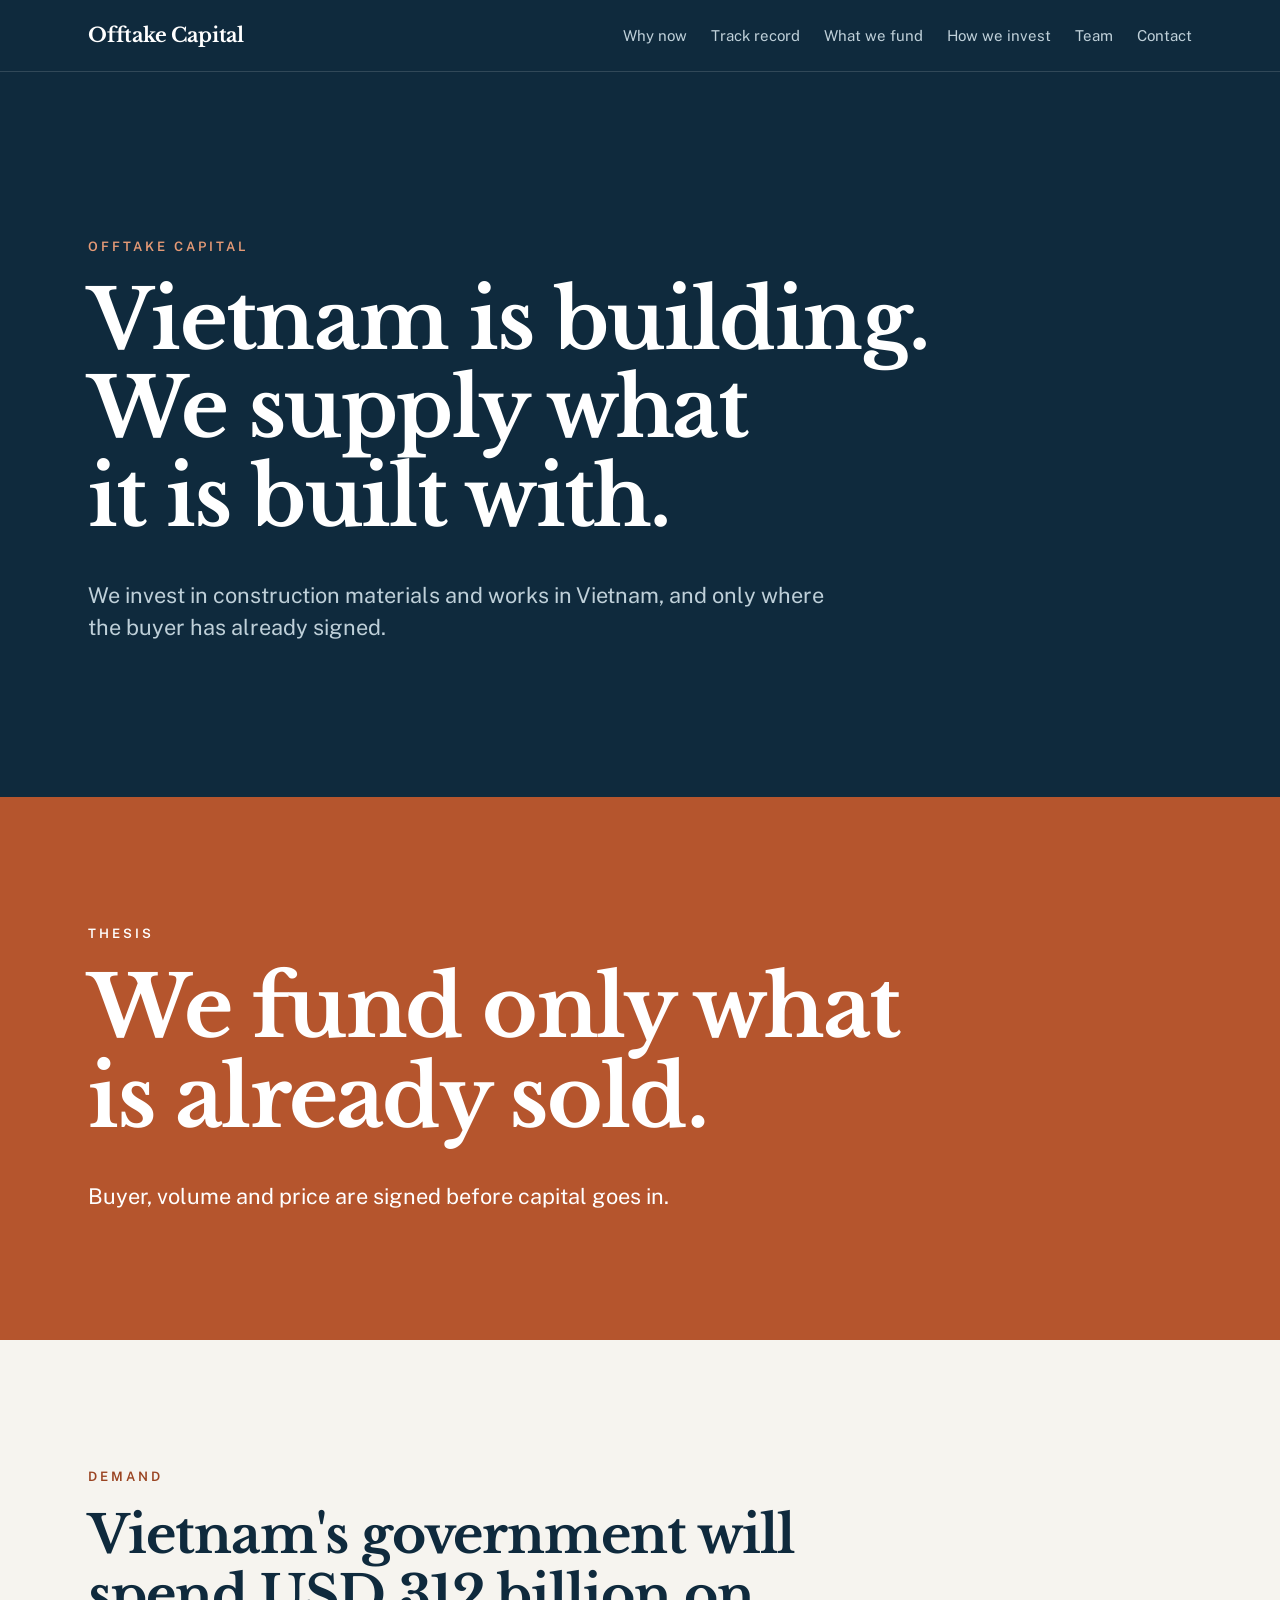
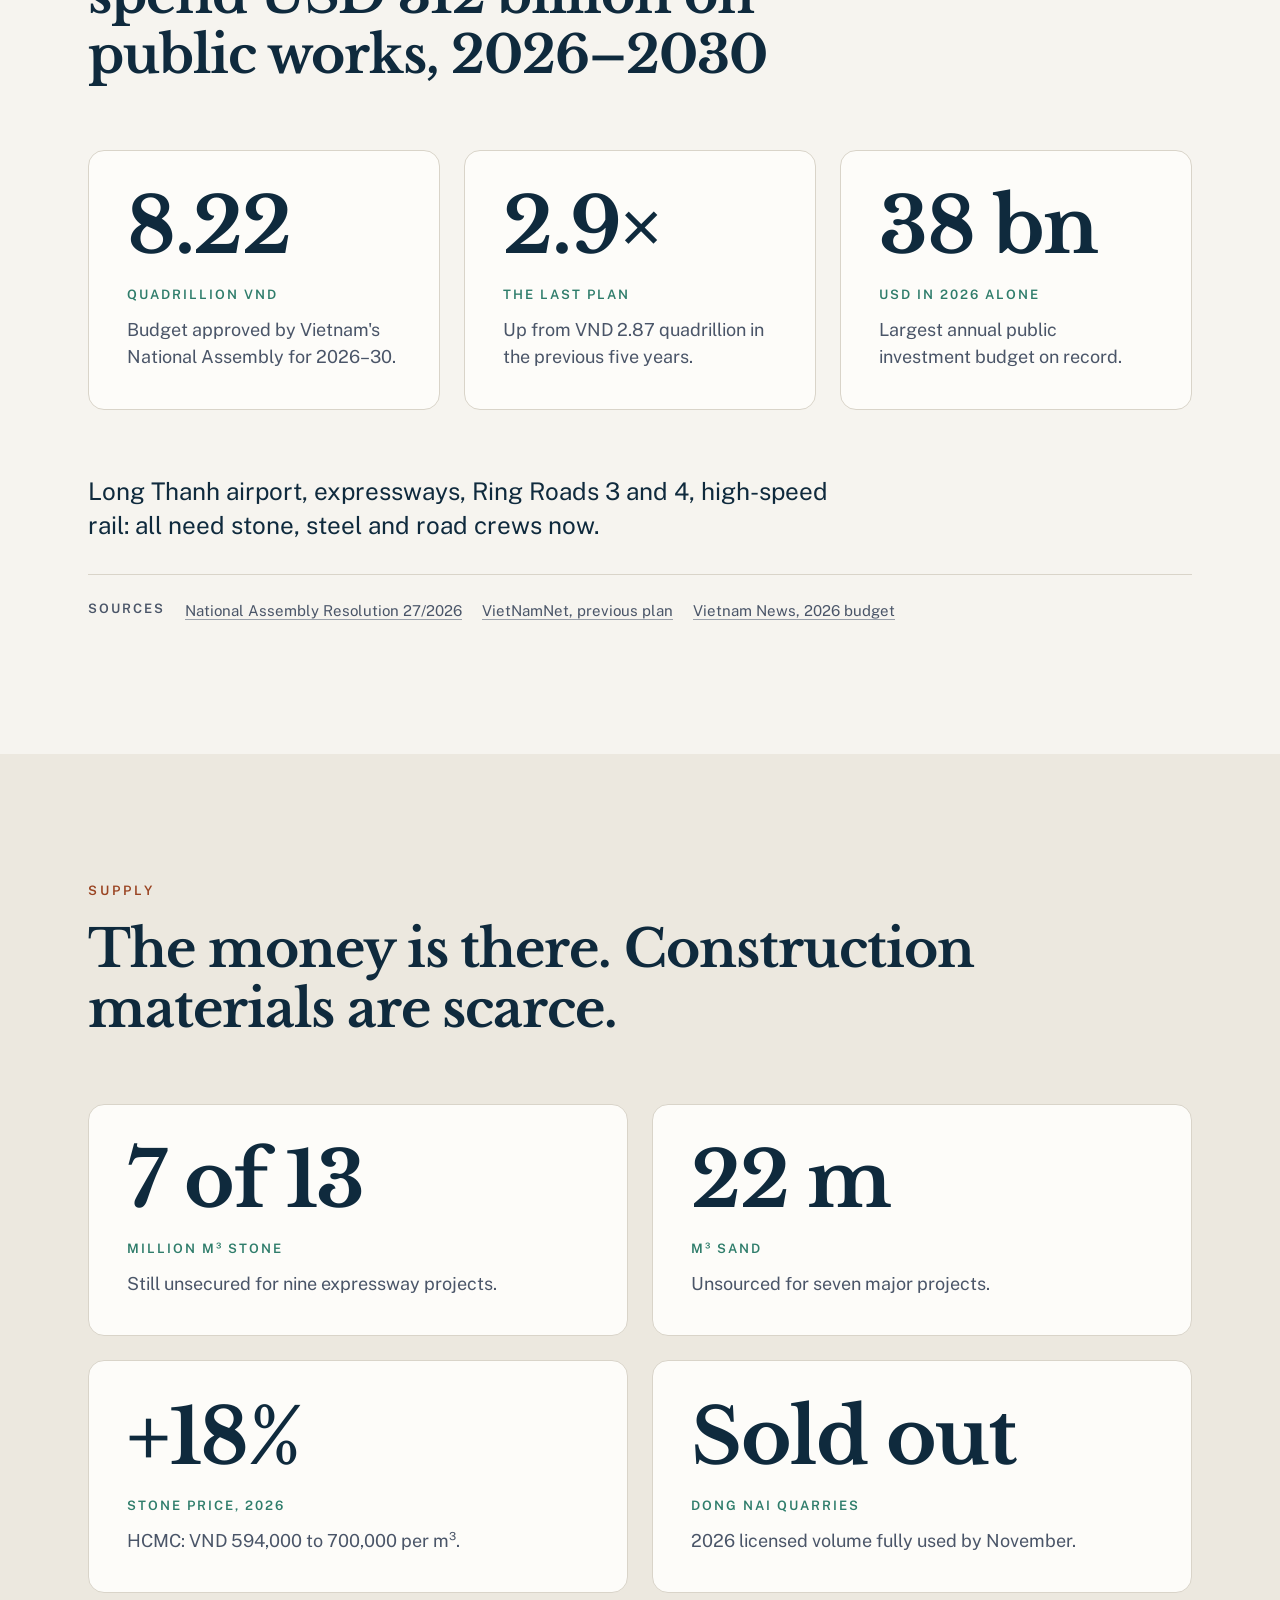
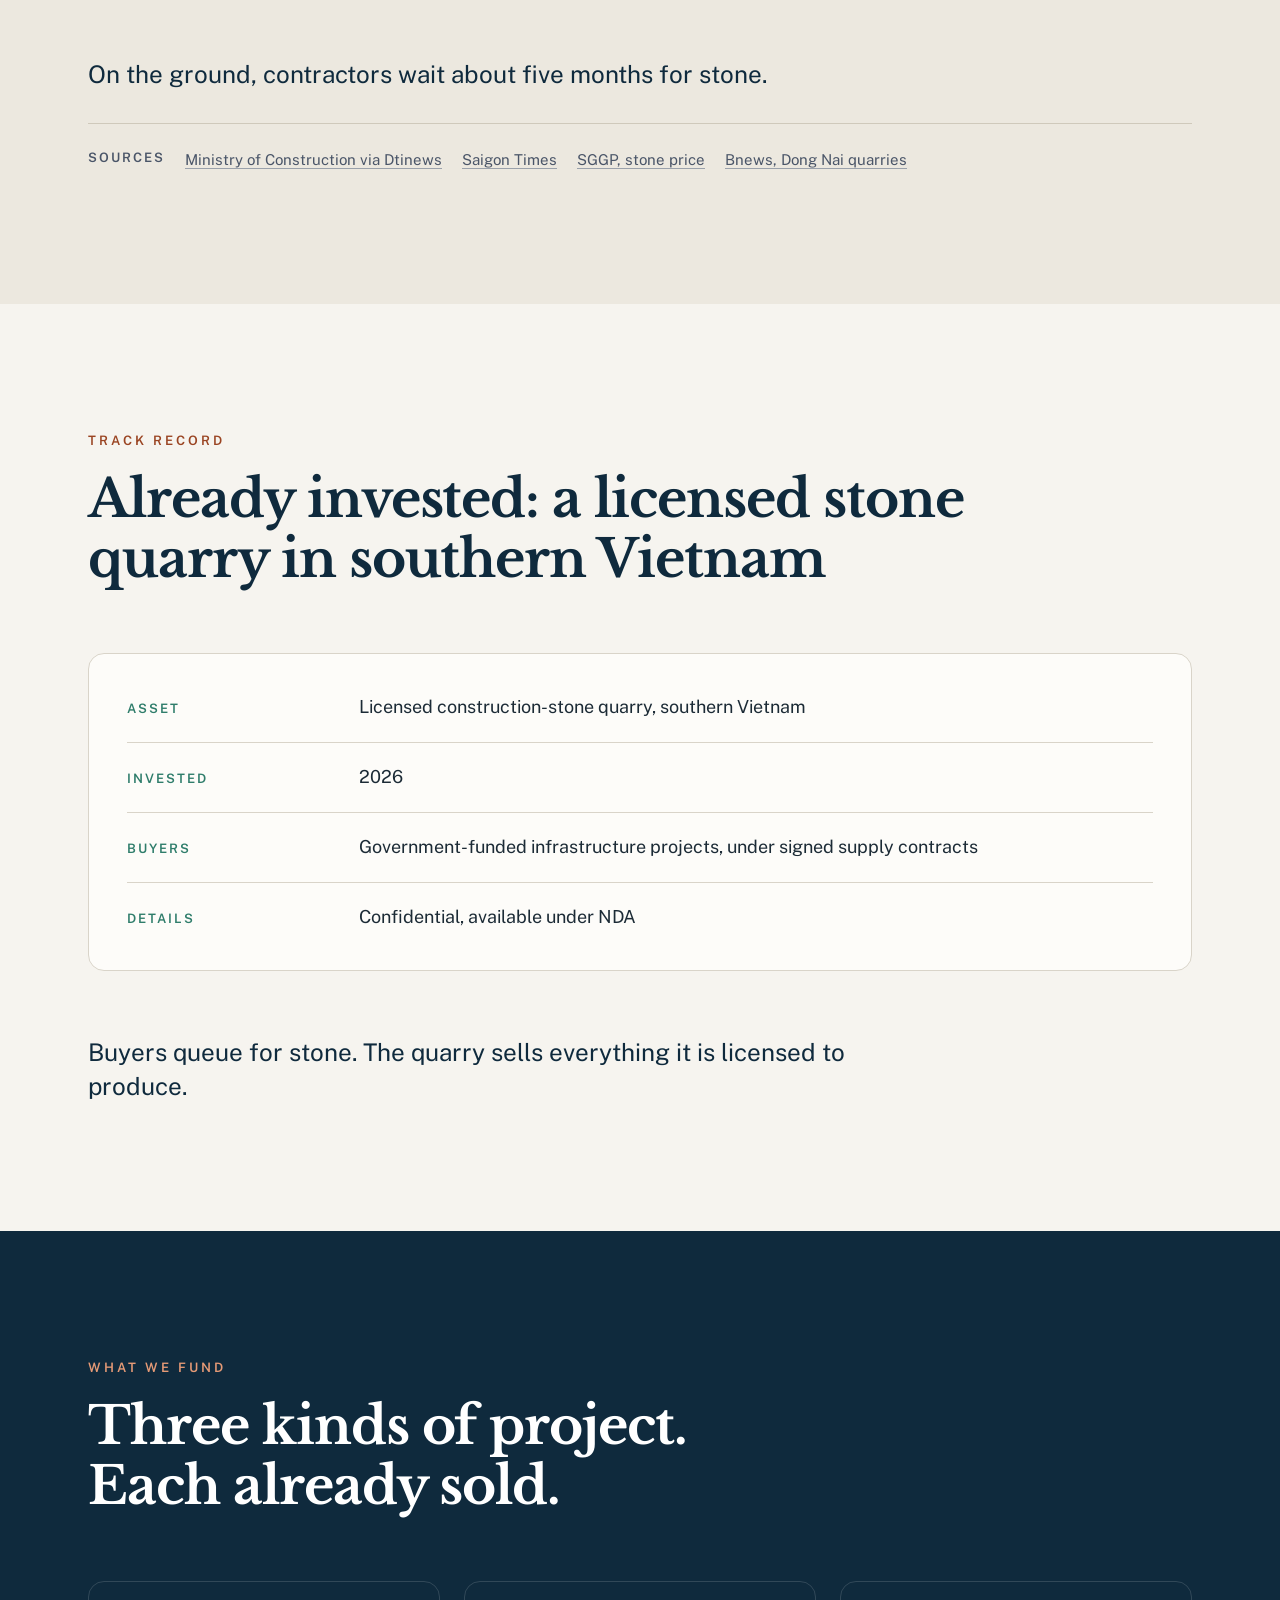
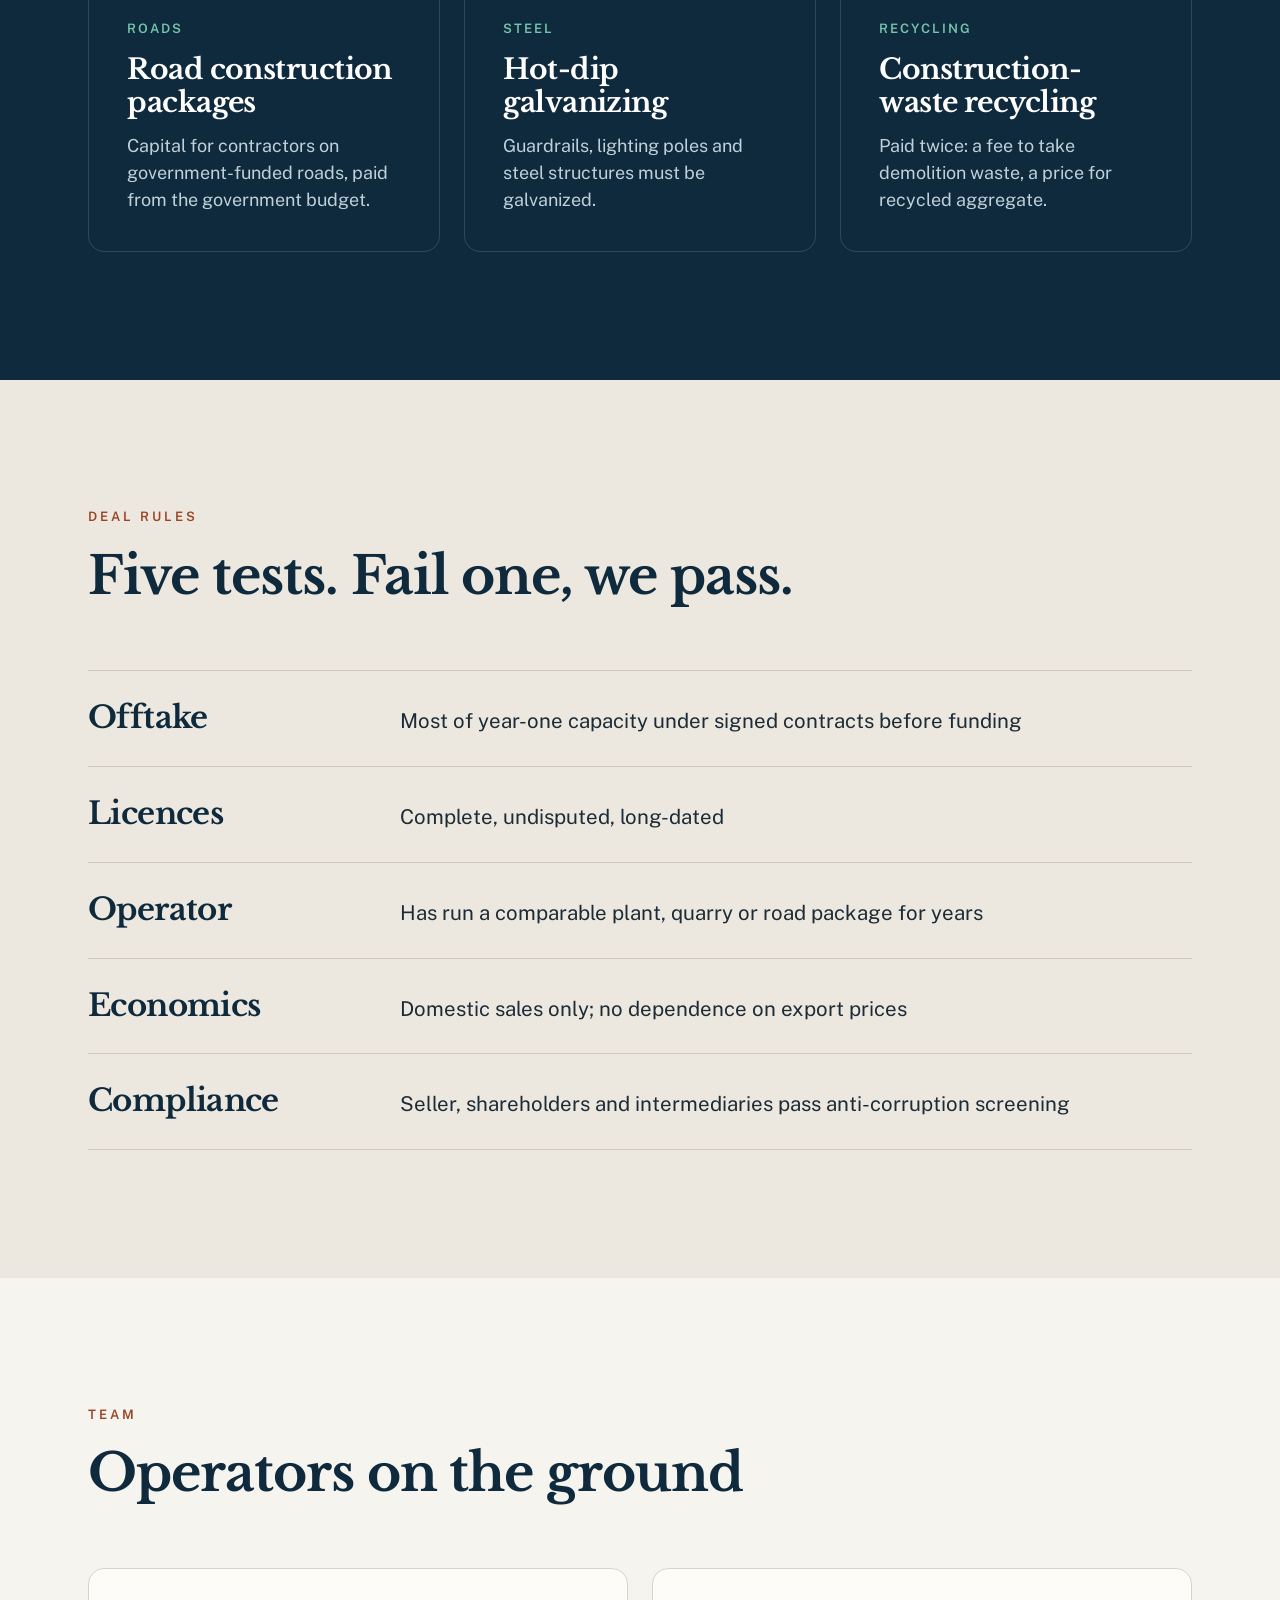
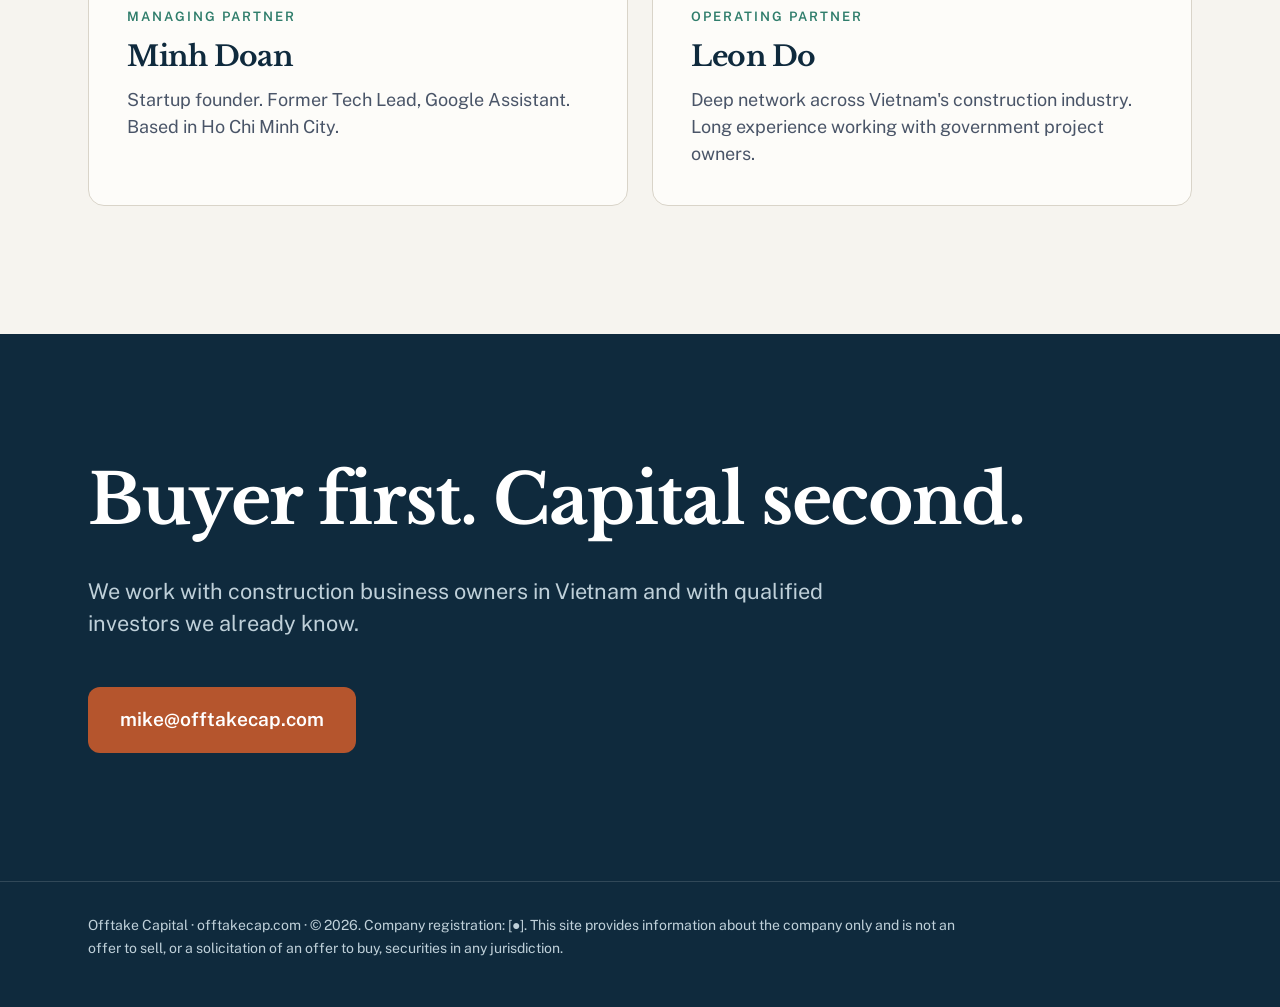
==== commit ff1b37ce: "Anonymize the track-record project Describe the invested quarry by type and region only, and regener" ====
--- a/site/index.html
+++ b/site/index.html
@@ -141,9 +141,9 @@
     <section class="band paper" id="track-record" aria-labelledby="track-h">
       <div class="wrap">
         <p class="eyebrow">Track record</p>
-        <h2 id="track-h">Already invested: Tan Hung stone quarry, Dong Nai</h2>
+        <h2 id="track-h">Already invested: a licensed stone quarry in southern Vietnam</h2>
         <dl class="rows card">
-          <div><dt>Asset</dt><dd>Licensed construction-stone quarry, <span lang="vi">Tân Hưng, Đồng Nai</span></dd></div>
+          <div><dt>Asset</dt><dd>Licensed construction-stone quarry, southern Vietnam</dd></div>
           <div><dt>Invested</dt><dd>2026</dd></div>
           <div><dt>Buyers</dt><dd>Government-funded infrastructure projects, under signed supply contracts</dd></div>
           <div><dt>Details</dt><dd>Confidential, available under NDA</dd></div>
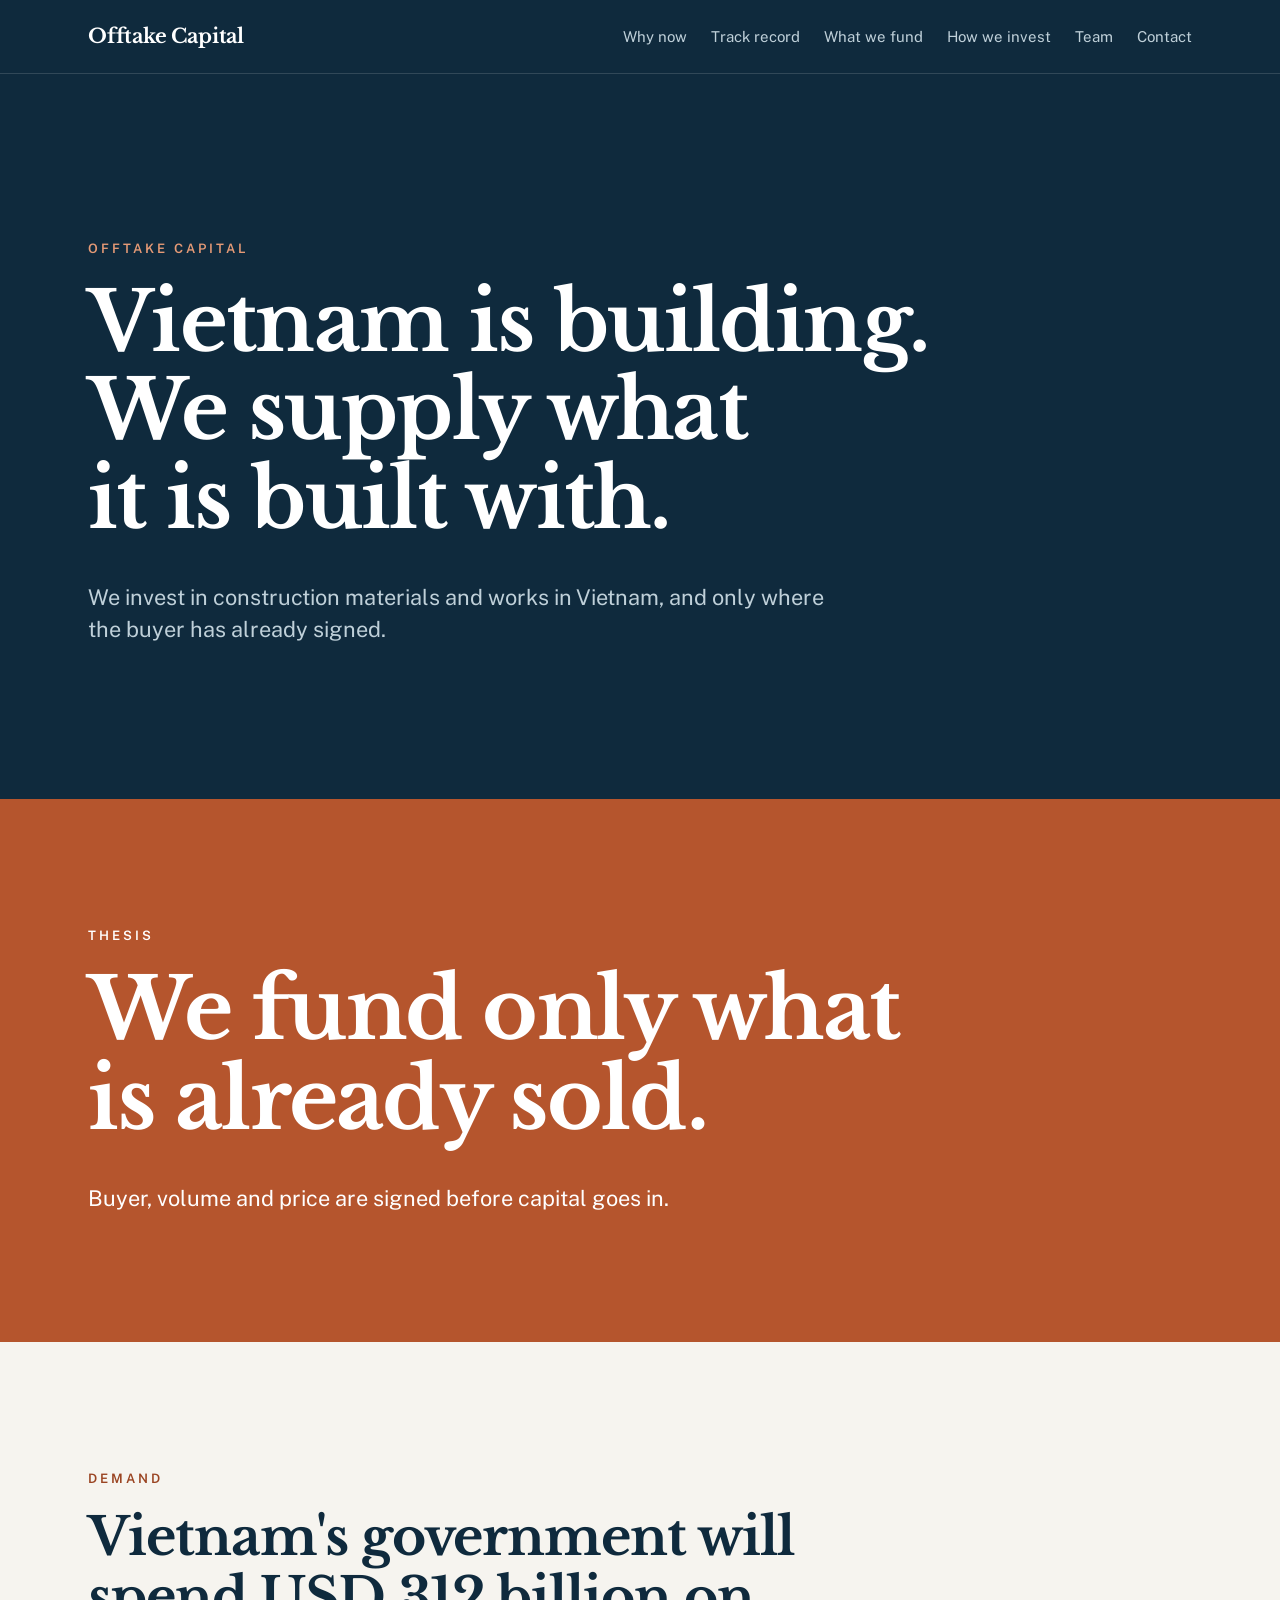
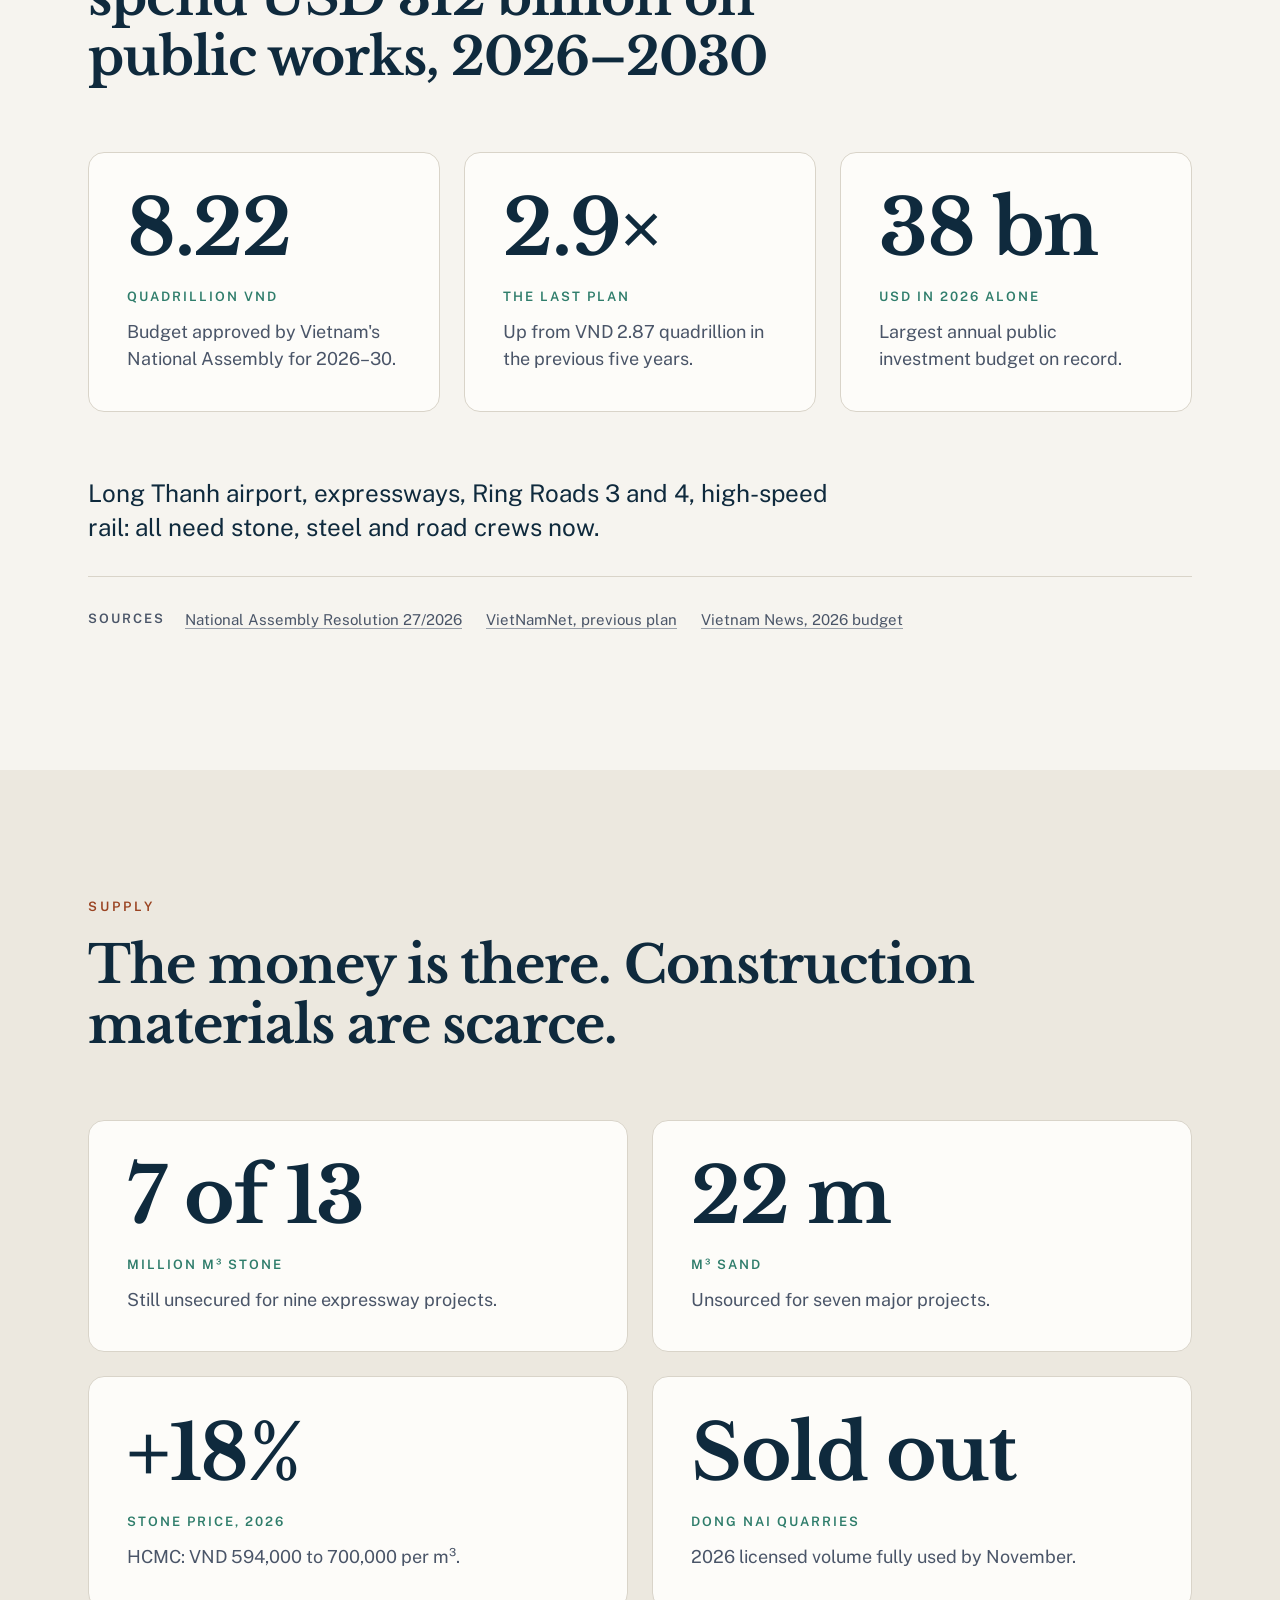
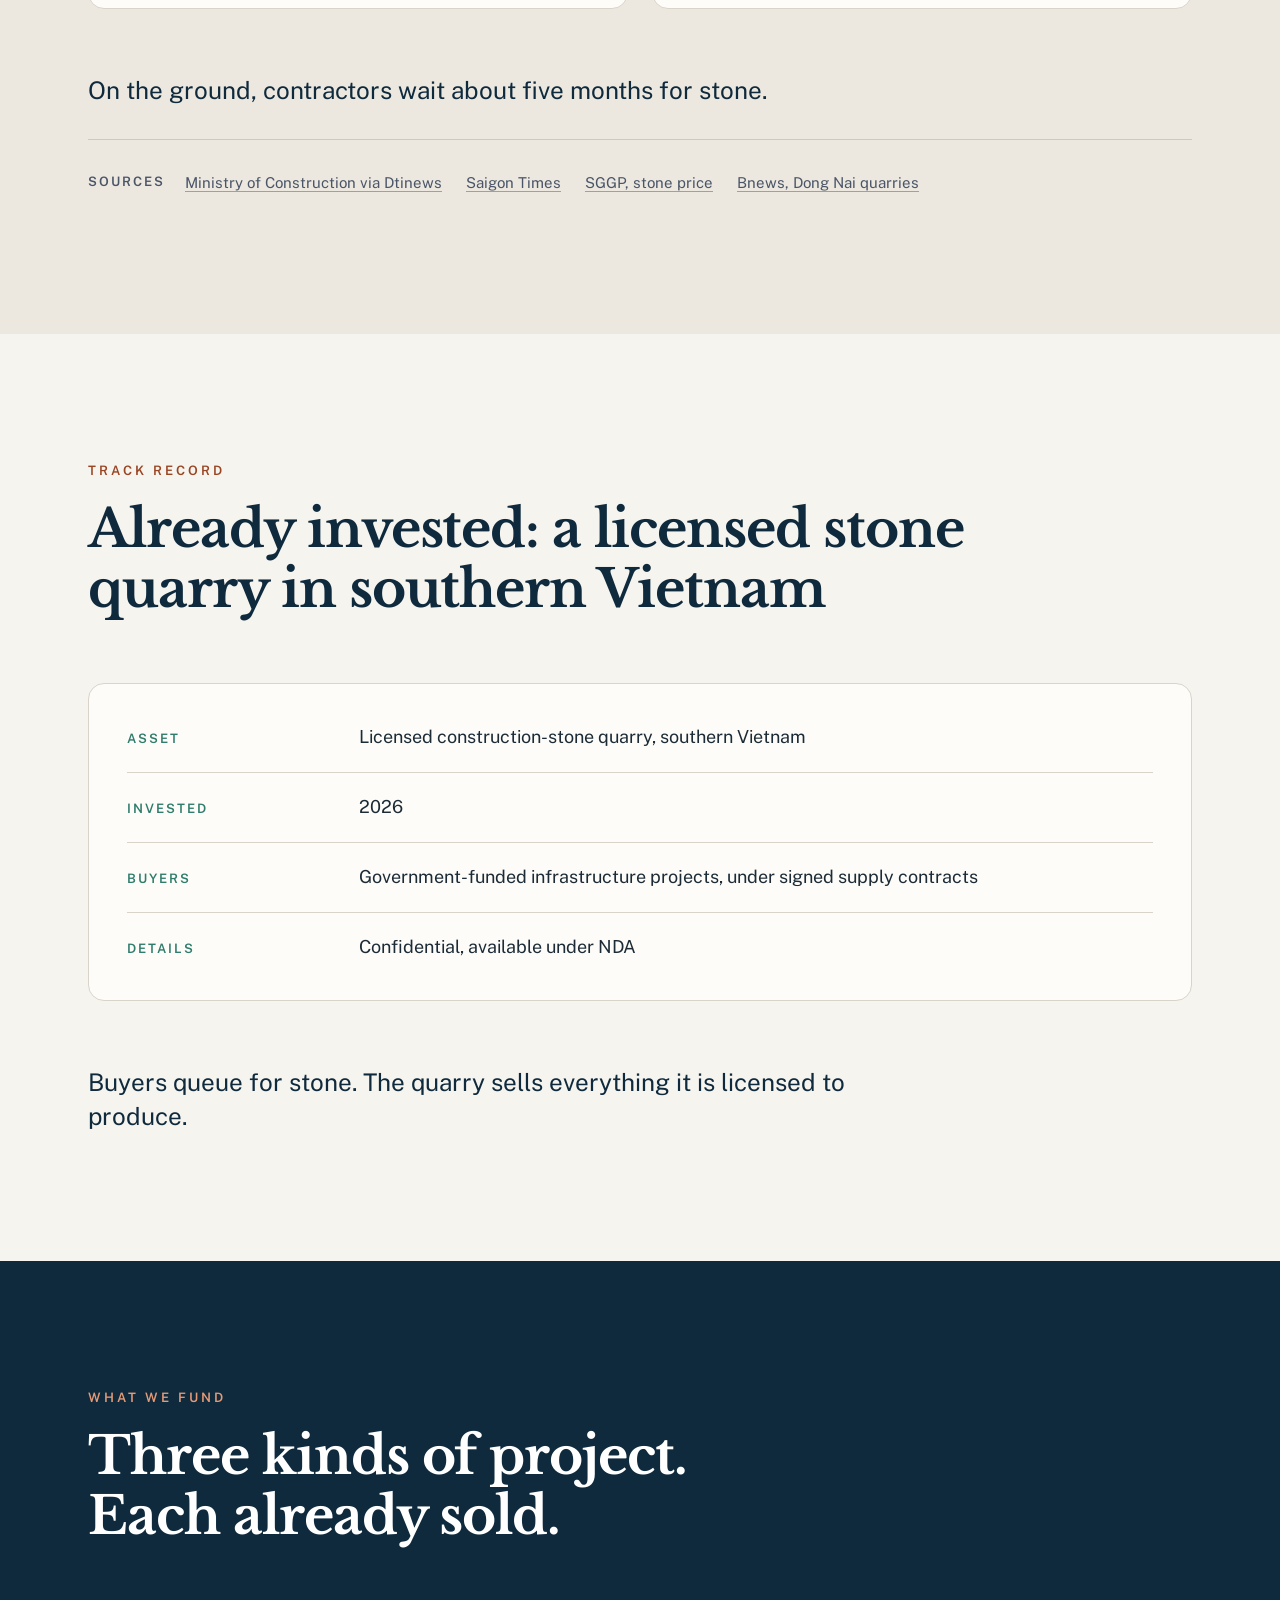
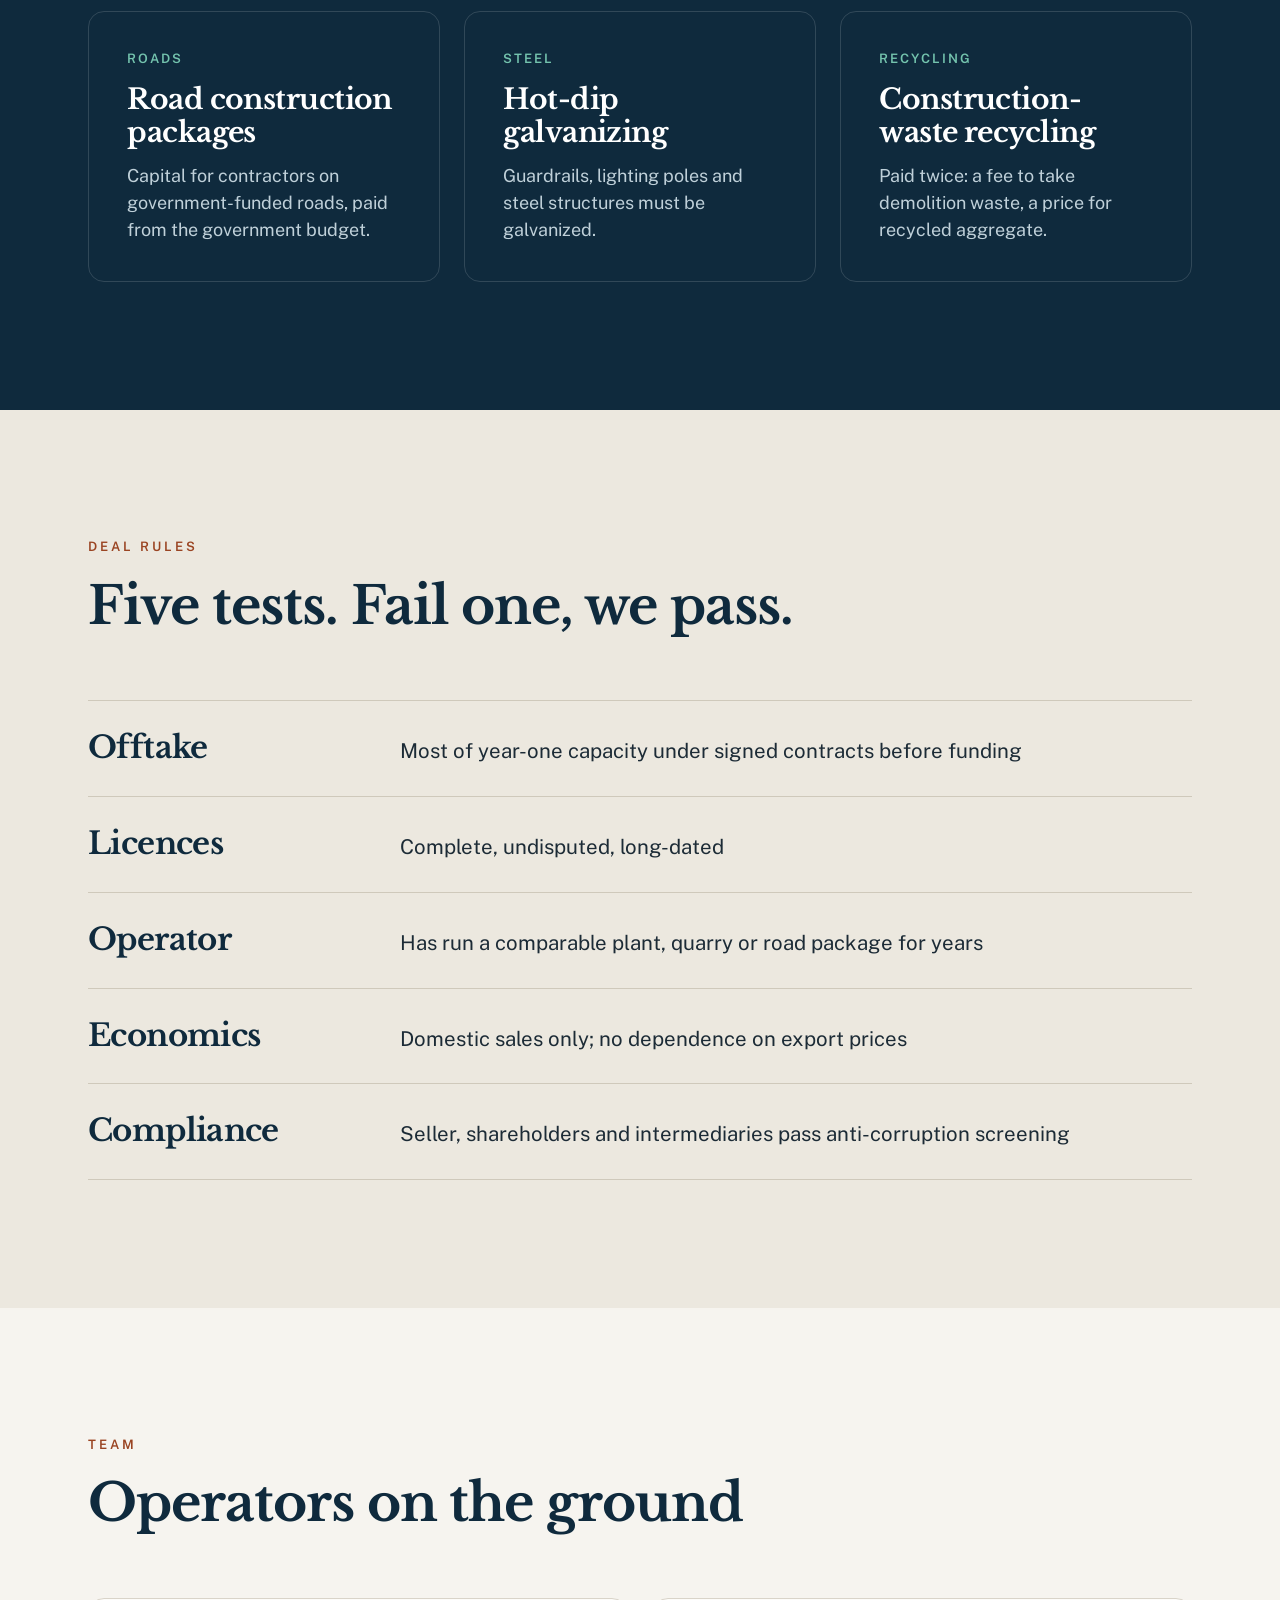
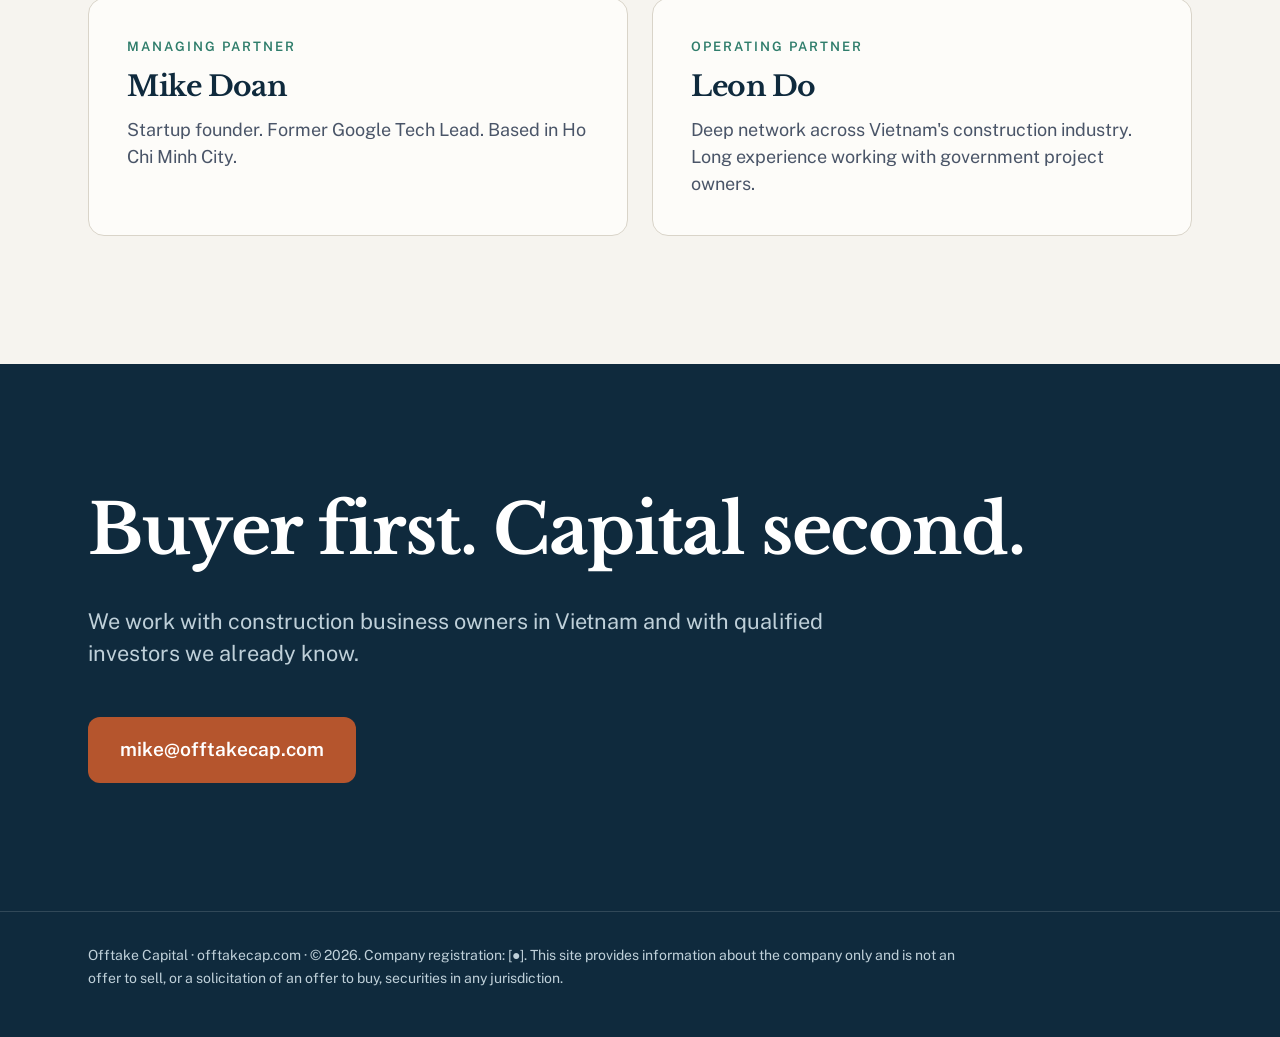
==== commit c7766efd: "Improve the phone layout and update the team card - Collapse the nav behind a Menu button below 900p" ====
--- a/site/index.html
+++ b/site/index.html
@@ -35,7 +35,8 @@
   <header class="site-header">
     <div class="wrap header-row">
       <a class="brand" href="#top">Offtake Capital</a>
-      <nav aria-label="Primary">
+      <button class="menu-toggle" type="button" aria-expanded="false" aria-controls="site-nav">Menu</button>
+      <nav id="site-nav" aria-label="Primary">
         <ul class="nav">
           <li><a href="#why-now">Why now</a></li>
           <li><a href="#track-record">Track record</a></li>
@@ -47,6 +48,7 @@
       </nav>
     </div>
   </header>
+  <script src="app.js"></script>
 
   <main id="main" tabindex="-1">
 
@@ -197,8 +199,8 @@
         <ul class="cards cols-2">
           <li class="card">
             <p class="label">Managing Partner</p>
-            <h3>Minh Doan</h3>
-            <p class="note">Startup founder. Former Tech Lead, Google Assistant. Based in Ho Chi Minh City.</p>
+            <h3>Mike Doan</h3>
+            <p class="note">Startup founder. Former Google Tech Lead. Based in Ho Chi Minh City.</p>
           </li>
           <li class="card">
             <p class="label">Operating Partner</p>
--- a/site/styles.css
+++ b/site/styles.css
@@ -80,6 +80,9 @@
 /* Header */
 .site-header {
   --focus: #fff;
+  position: sticky;
+  top: 0;
+  z-index: 10;
   background: var(--navy);
   color: #fff;
   border-bottom: 1px solid var(--rule-on-navy);
@@ -89,9 +92,9 @@
   flex-wrap: wrap;
   align-items: center;
   justify-content: space-between;
-  gap: 4px 32px;
-  padding-top: 14px;
-  padding-bottom: 14px;
+  gap: 0 32px;
+  padding-top: 8px;
+  padding-bottom: 8px;
 }
 .brand {
   font-family: var(--serif);
@@ -99,7 +102,7 @@
   font-size: 20px;
   letter-spacing: -.01em;
   text-decoration: none;
-  padding: 6px 0;
+  padding: 9px 0;
 }
 .nav {
   display: flex;
@@ -109,14 +112,40 @@
 }
 .nav a {
   display: inline-block;
-  padding: 8px 0;
+  padding: 12px 0;
   color: var(--soft-on-navy);
   text-decoration: none;
 }
 .nav a:hover { color: #fff; text-decoration: underline; text-underline-offset: 5px; }
 
+.menu-toggle {
+  display: none;
+  min-height: 44px;
+  padding: 0 18px;
+  background: transparent;
+  border: 1px solid var(--rule-on-navy);
+  border-radius: 10px;
+  color: #fff;
+  font: 600 15px/1 var(--sans);
+  cursor: pointer;
+}
+.menu-toggle[aria-expanded="true"] { background: rgba(255, 255, 255, .1); }
+
+/* Phones: links sit behind the Menu button (only when the script has loaded) */
+@media (max-width: 899px) {
+  .js .menu-toggle { display: inline-block; }
+  .js #site-nav { display: none; flex-basis: 100%; }
+  .js #site-nav.open { display: block; max-height: calc(100vh - 66px); max-height: calc(100dvh - 66px); overflow-y: auto; }
+  .js .nav { display: block; margin-top: 8px; font-size: 17px; }
+  .js .nav a {
+    display: block;
+    padding: 12px 0;
+    border-top: 1px solid var(--rule-on-navy);
+    color: #fff;
+  }
+}
 @media (min-width: 900px) {
-  .site-header { position: sticky; top: 0; z-index: 10; }
+  .header-row { padding-top: 12px; padding-bottom: 12px; }
 }
 
 /* Bands */
@@ -172,7 +201,7 @@
 }
 .navy .lede { color: var(--soft-on-navy); }
 
-.hero { padding: clamp(88px, 13vw, 184px) 0 clamp(88px, 12vw, 168px); }
+.hero { padding: clamp(56px, 13vw, 184px) 0 clamp(72px, 12vw, 168px); }
 
 /* Cards */
 .cards {
@@ -253,12 +282,12 @@
   font-weight: 600;
   letter-spacing: 2px;
   text-transform: uppercase;
-  line-height: 2.2;
-}
-.sources ul { display: flex; flex-wrap: wrap; gap: 0 20px; }
+  line-height: 44px;
+}
+.sources ul { display: flex; flex-wrap: wrap; gap: 0 24px; }
 .sources a {
   display: inline-block;
-  padding: 4px 0;
+  padding: 11px 0;
   text-decoration: underline;
   text-underline-offset: 3px;
   text-decoration-color: #9AA1AB;
@@ -318,6 +347,9 @@
   overflow-wrap: anywhere;
 }
 .button:hover { background: #9A4422; }
+@media (max-width: 479px) {
+  .button { display: block; padding: 18px 16px; text-align: center; }
+}
 
 /* Footer */
 .site-footer {
